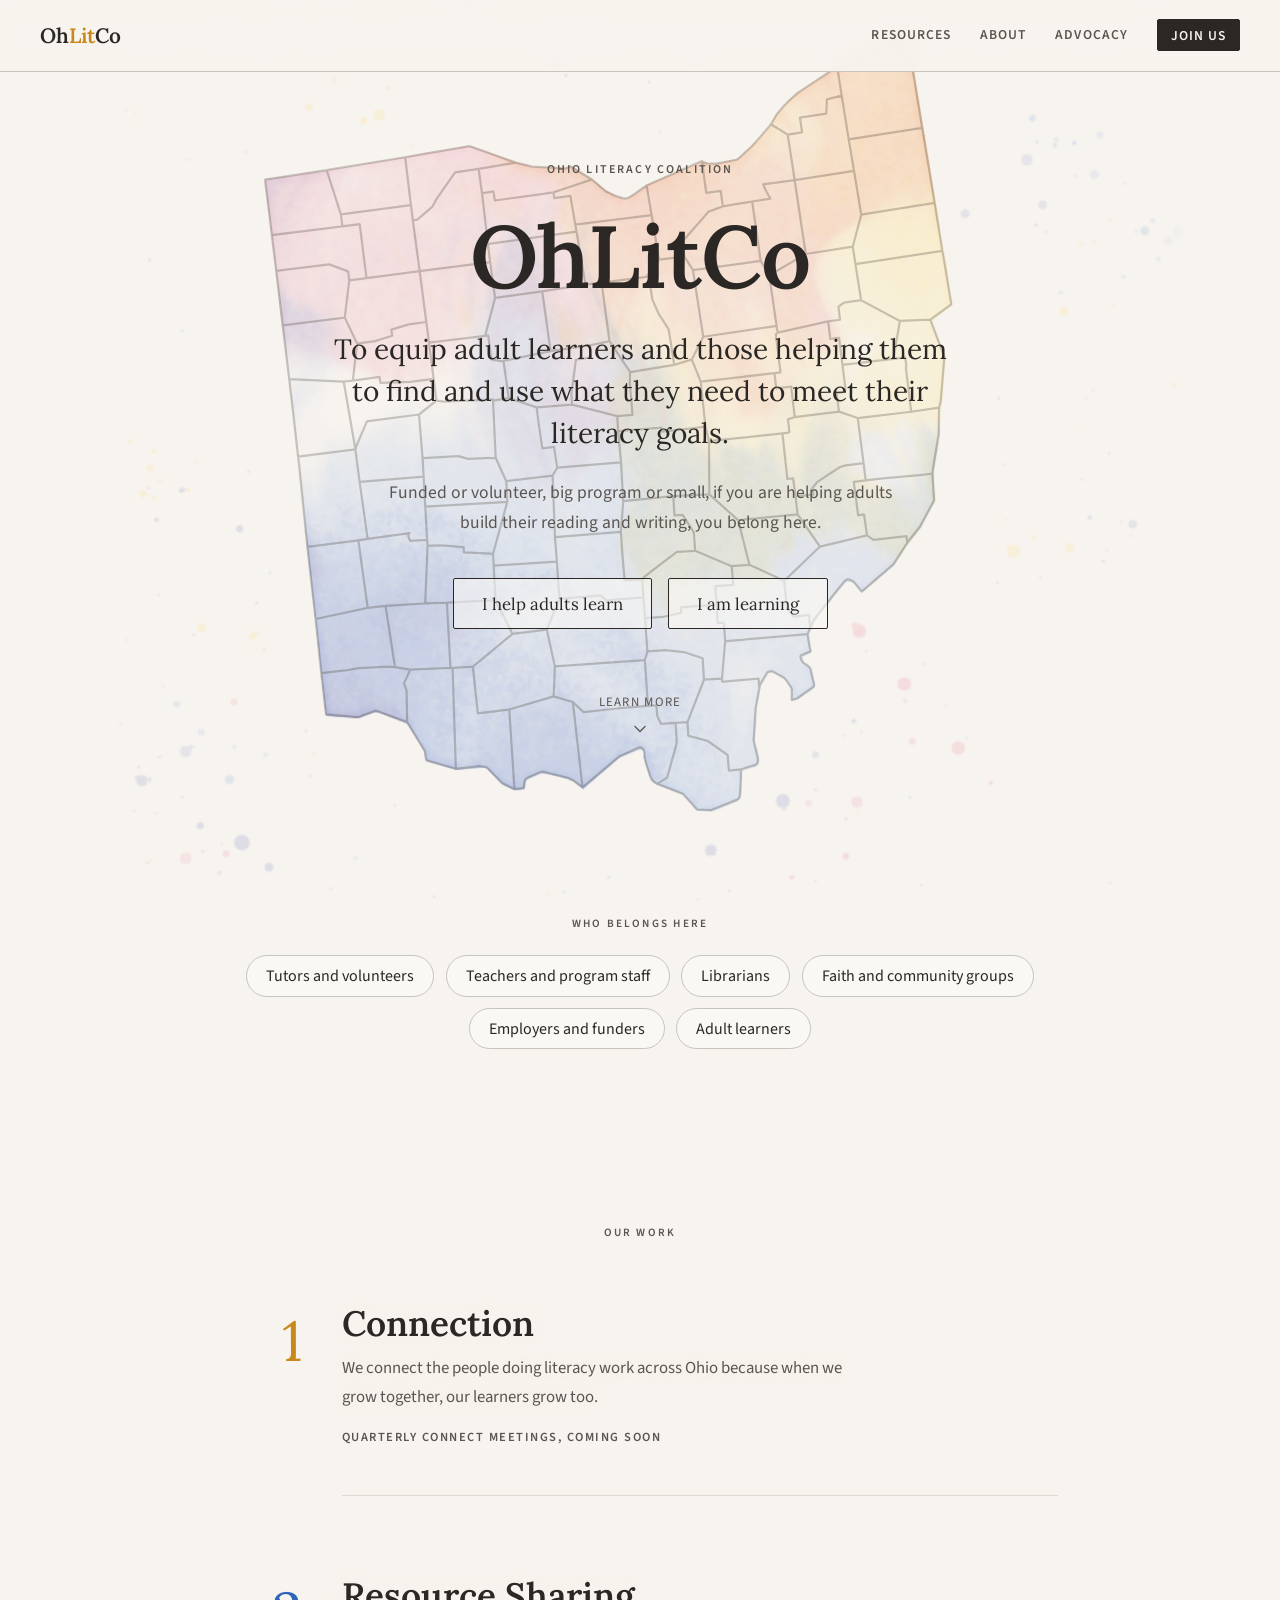
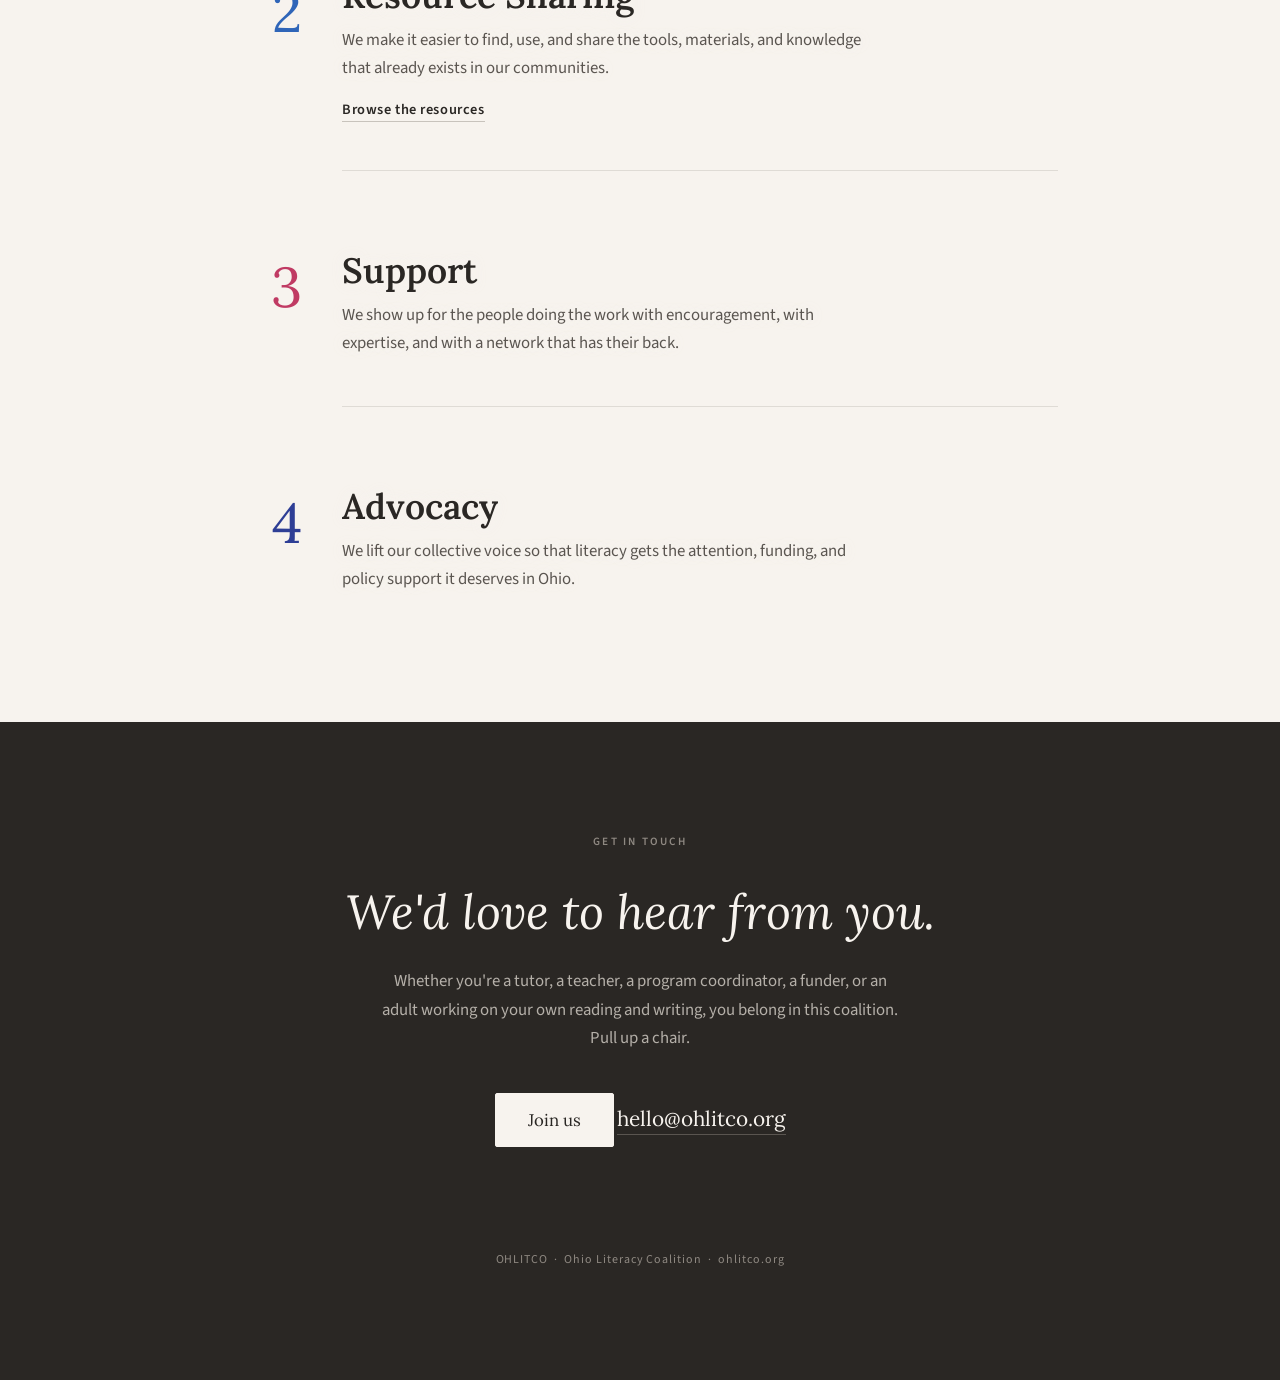
==== index.html @ d96777de "Join us button in nav on every page; replace home email box with Join button; two-row nav on small p" ====
<!DOCTYPE html>
<html lang="en">
<head>
  <meta charset="UTF-8">
  <meta name="viewport" content="width=device-width, initial-scale=1.0">
  <title>OhLitCo | Ohio Literacy Coalition</title>
  <meta name="description" content="OhLitCo equips literacy leaders and learners across Ohio through connection, shared resources, and advocacy. Funded or volunteer, if you help adults build their reading and writing, you belong here.">
  <link rel="icon" href="favicon.svg" type="image/svg+xml">
  <link rel="icon" href="favicon.ico" sizes="48x48">
  <link rel="apple-touch-icon" href="apple-touch-icon.png">
  <link rel="preconnect" href="https://fonts.googleapis.com">
  <link rel="preconnect" href="https://fonts.gstatic.com" crossorigin>
  <link href="https://fonts.googleapis.com/css2?family=Lora:ital,wght@0,400;0,600;1,400&family=Source+Sans+3:wght@300;400;600&display=swap" rel="stylesheet">
  <link rel="stylesheet" href="css/site.css">
  <link rel="stylesheet" href="css/home.css">
  <noscript><style>.pillar { opacity: 1; transform: none; } .ohio-frame .wash { opacity: 1; }</style></noscript>
</head>
<body>
  <a class="skip-link" href="#main">Skip to content</a>

  <nav class="site-nav" aria-label="Main">
    <a href="index.html" class="nav-logo">Oh<span>Lit</span>Co</a>
    <div class="nav-links">
      <a href="resources.html" class="nav-link">Resources</a>
      <a href="about.html" class="nav-link">About</a>
      <a href="advocacy.html" class="nav-link">Advocacy</a>
      <a href="join.html" class="nav-join">Join us</a>
    </div>
  </nav>

  <!-- Ohio watercolor: pre-painted layers, revealed by js/home.js as each pillar scrolls into view -->
  <div class="ohio-stage" aria-hidden="true">
    <div class="ohio-frame">
      <img class="outline" src="img/ohio-outline.svg" alt="" width="540" height="600">
      <img class="wash" id="wash-1" data-src="img/ohio-wash-1.webp" alt="" width="987" height="1067" decoding="async">
      <img class="wash" id="wash-2" data-src="img/ohio-wash-2.webp" alt="" width="987" height="1067" decoding="async">
      <img class="wash" id="wash-3" data-src="img/ohio-wash-3.webp" alt="" width="987" height="1067" decoding="async">
      <img class="wash" id="wash-4" data-src="img/ohio-wash-4.webp" alt="" width="987" height="1067" decoding="async">
    </div>
  </div>

  <main id="main">
    <!-- ===== HERO ===== -->
    <section class="hero">
      <p class="hero-eyebrow">Ohio Literacy Coalition</p>
      <h1 class="hero-title">OhLitCo</h1>
      <p class="mission">To equip adult learners and those helping them to find and use what they need to meet their literacy goals.</p>
      <p class="welcome">Funded or volunteer, big program or small, if you are helping adults build their reading and writing, you belong here.</p>
      <div class="doors">
        <a class="door" href="resources.html#educators">I help adults learn</a>
        <a class="door" href="resources.html#learners">I am learning</a>
      </div>
      <div class="scroll-hint" aria-hidden="true">
        <span>Learn more</span>
        <svg viewBox="0 0 24 24"><polyline points="6 9 12 15 18 9"/></svg>
      </div>
    </section>

    <!-- ===== WHO BELONGS ===== -->
    <section class="belong" aria-labelledby="belong-label">
      <p class="belong-label" id="belong-label">Who belongs here</p>
      <ul class="belong-chips">
        <li>Tutors and volunteers</li>
        <li>Teachers and program staff</li>
        <li>Librarians</li>
        <li>Faith and community groups</li>
        <li>Employers and funders</li>
        <li>Adult learners</li>
      </ul>
    </section>

    <!-- ===== PILLARS ===== -->
    <section class="pillars-section" aria-labelledby="pillars-label">
      <p class="pillars-label" id="pillars-label">Our work</p>

      <div class="pillar" data-wash="1" data-color="#C8881A">
        <div class="pillar-number" aria-hidden="true">1</div>
        <div class="pillar-content">
          <h2 class="pillar-name">Connection</h2>
          <p class="pillar-desc">We connect the people doing literacy work across Ohio because when we grow together, our learners grow too.</p>
          <p class="pillar-soon">Quarterly Connect meetings, coming soon</p>
        </div>
        <div class="pillar-rule"></div>
      </div>

      <div class="pillar" data-wash="2" data-color="#2F65B8">
        <div class="pillar-number" aria-hidden="true">2</div>
        <div class="pillar-content">
          <h2 class="pillar-name">Resource Sharing</h2>
          <p class="pillar-desc">We make it easier to find, use, and share the tools, materials, and knowledge that already exists in our communities.</p>
          <a class="pillar-more" href="resources.html">Browse the resources</a>
        </div>
        <div class="pillar-rule"></div>
      </div>

      <div class="pillar" data-wash="3" data-color="#C03A63">
        <div class="pillar-number" aria-hidden="true">3</div>
        <div class="pillar-content">
          <h2 class="pillar-name">Support</h2>
          <p class="pillar-desc">We show up for the people doing the work with encouragement, with expertise, and with a network that has their back.</p>
        </div>
        <div class="pillar-rule"></div>
      </div>

      <div class="pillar" data-wash="4" data-color="#2E3E95">
        <div class="pillar-number" aria-hidden="true">4</div>
        <div class="pillar-content">
          <h2 class="pillar-name">Advocacy</h2>
          <p class="pillar-desc">We lift our collective voice so that literacy gets the attention, funding, and policy support it deserves in Ohio.</p>
        </div>
      </div>
    </section>

    <!-- ===== CLOSING ===== -->
    <section class="closing" id="join">
      <p class="closing-eyebrow">Get in touch</p>
      <h2 class="closing-headline">We'd love to hear from you.</h2>
      <p class="closing-body">Whether you're a tutor, a teacher, a program coordinator, a funder, or an adult working on your own reading and writing, you belong in this coalition. Pull up a chair.</p>
      <a class="join-button" href="join.html">Join us</a>
      <a class="closing-email" href="mailto:hello@ohlitco.org">hello@ohlitco.org</a>
      <p class="closing-footer">OHLITCO &nbsp;&middot;&nbsp; Ohio Literacy Coalition &nbsp;&middot;&nbsp; ohlitco.org</p>
    </section>
  </main>

  <script src="js/home.js"></script>
</body>
</html>
---- css/site.css ----
/* OhLitCo shared styles: colors, fonts, nav, buttons, closing card */

*, *::before, *::after { margin: 0; padding: 0; box-sizing: border-box; }

:root {
  --cream: #F7F3EE;
  --charcoal: #2A2724;
  --mid-gray: #8A857E;
  --text-gray: #5A5550;
  --light-gray: #C8C3BC;
  --warm-white: #FAF8F5;
  --amber: #C8881A;
}

html { scroll-behavior: smooth; }

body {
  font-family: 'Source Sans 3', system-ui, sans-serif;
  background: var(--cream);
  color: var(--charcoal);
  overflow-x: hidden;
}

.skip-link {
  position: absolute;
  left: 1rem;
  top: -4rem;
  z-index: 200;
  background: var(--charcoal);
  color: var(--cream);
  padding: 0.6rem 1rem;
  border-radius: 2px;
  text-decoration: none;
}
.skip-link:focus { top: 1rem; }

:focus-visible { outline: 2px solid var(--charcoal); outline-offset: 3px; }

/* ===== OHIO WATERCOLOR STAGE =====
   Pre-painted images stacked behind the page. The frame is Ohio's shape sized to fit the
   screen (the art is 540 x 600). The paint images are slightly larger than the frame so
   splatters that fly past the border are not cut off. */
.ohio-stage {
  position: fixed;
  inset: 0;
  overflow: hidden;
  pointer-events: none;
  z-index: 0;
  container-type: size;
}
.ohio-frame {
  position: absolute;
  left: 50%;
  top: 50%;
  width: min(100vw, 90vh);            /* fallback */
  width: min(100cqw, 90cqh);
  aspect-ratio: 540 / 600;
  transform: translate(-50%, -50%);
}
.ohio-frame img { position: absolute; display: block; }
.ohio-frame .outline { inset: 0; width: 100%; height: 100%; }
.ohio-frame .wash {
  left: -18.52%;                       /* 100 / 540 */
  top: -16.67%;                        /* 100 / 600 */
  width: 137.04%;                      /* 740 / 540 */
  height: 133.33%;                     /* 800 / 600 */
  mix-blend-mode: multiply;           /* pigments mix where they overlap, like real paint */
  -webkit-mask-image: linear-gradient(to right, transparent, #000 5%, #000 95%, transparent);
  mask-image: linear-gradient(to right, transparent, #000 5%, #000 95%, transparent);
}

/* ===== NAV ===== */
.site-nav {
  position: fixed;
  top: 0; left: 0; right: 0;
  z-index: 100;
  padding: 1.2rem 2.5rem;
  display: flex;
  align-items: center;
  justify-content: space-between;
  gap: 1rem;
  background: rgba(247, 243, 238, 0.92);
  backdrop-filter: blur(8px);
  border-bottom: 0.5px solid var(--light-gray);
}
.nav-logo {
  font-family: 'Lora', Georgia, serif;
  font-size: 1.3rem;
  font-weight: 600;
  color: var(--charcoal);
  text-decoration: none;
}
.nav-logo span { color: var(--amber); }
.nav-links { display: flex; gap: 1.8rem; }
.nav-link {
  font-size: 0.85rem;
  font-weight: 600;
  letter-spacing: 0.08em;
  text-transform: uppercase;
  color: var(--text-gray);
  text-decoration: none;
  padding: 0.3rem 0;
  border-bottom: 1.5px solid transparent;
  transition: color 0.2s, border-color 0.2s;
}
.nav-link:hover { color: var(--charcoal); }
.nav-link[aria-current="page"] { color: var(--charcoal); border-color: var(--charcoal); }

/* ===== SHARED BUTTONS ===== */
.door, .jump {
  font-family: 'Lora', Georgia, serif;
  font-size: 1.05rem;
  text-decoration: none;
  padding: 0.85rem 1.75rem;
  border: 1.5px solid var(--charcoal);
  border-radius: 2px;
  color: var(--charcoal);
  transition: background 0.3s ease, color 0.3s ease;
}
.door:hover, .door:focus-visible,
.jump:hover, .jump:focus-visible { background: var(--charcoal); color: var(--cream); }

/* ===== CLOSING CARD (dark) ===== */
.closing {
  background: var(--charcoal);
  color: var(--cream);
  text-align: center;
}
.closing-eyebrow {
  font-size: 0.7rem;
  font-weight: 600;
  letter-spacing: 0.2em;
  text-transform: uppercase;
  color: #8F8982;
  margin-bottom: 2rem;
}
.closing-headline {
  font-family: 'Lora', Georgia, serif;
  font-weight: 400;
  font-style: italic;
  line-height: 1.3;
  margin: 0 auto 1.5rem;
}
.closing-body {
  font-size: 1.05rem;
  line-height: 1.7;
  color: #B5B0A9;
  max-width: 520px;
  margin: 0 auto 2.5rem;
}
.closing-email {
  display: inline-block;
  font-family: 'Lora', Georgia, serif;
  font-size: 1.3rem;
  color: var(--cream);
  text-decoration: none;
  border-bottom: 1.5px solid #5A5550;
  padding-bottom: 2px;
  transition: border-color 0.3s ease, color 0.3s ease;
}
.closing-email:hover { color: #fff; border-color: #A8A39C; }
.closing-footer {
  margin-top: 4rem;
  font-size: 0.75rem;
  color: #8F8982;
  letter-spacing: 0.08em;
}

/* ===== FORMS (dark card) ===== */
.form-field { text-align: left; margin-bottom: 1.1rem; }
.form-field label {
  display: block;
  font-size: 0.85rem;
  font-weight: 600;
  letter-spacing: 0.04em;
  color: #D4CFC9;
  margin-bottom: 0.4rem;
}
.form-field .optional { font-weight: 400; color: #A8A39C; }
.closing input[type="text"],
.closing input[type="url"],
.closing input[type="email"],
.closing select,
.closing textarea {
  width: 100%;
  font-family: inherit;
  font-size: 1rem;
  padding: 0.8rem 1rem;
  border: 1.5px solid #6B665F;
  border-radius: 2px;
  background: transparent;
  color: var(--cream);
}
.closing select option { color: var(--charcoal); }
.closing textarea { min-height: 6rem; resize: vertical; }
.closing input::placeholder, .closing textarea::placeholder { color: #A8A39C; }
.closing input:focus-visible, .closing select:focus-visible, .closing textarea:focus-visible {
  outline: 2px solid var(--cream);
  outline-offset: 2px;
}
.closing button[type="submit"] {
  font-family: 'Lora', Georgia, serif;
  font-size: 1rem;
  padding: 0.9rem 1.6rem;
  border: 1.5px solid var(--cream);
  border-radius: 2px;
  background: var(--cream);
  color: var(--charcoal);
  cursor: pointer;
  transition: background 0.3s ease, color 0.3s ease;
}
.closing button[type="submit"]:hover,
.closing button[type="submit"]:focus-visible { background: transparent; color: var(--cream); }
.visually-hidden {
  position: absolute;
  width: 1px; height: 1px;
  overflow: hidden;
  clip: rect(0, 0, 0, 0);
  white-space: nowrap;
}

/* "Join us" button in the nav */
.nav-join {
  font-size: 0.85rem;
  font-weight: 600;
  letter-spacing: 0.08em;
  text-transform: uppercase;
  text-decoration: none;
  color: var(--cream);
  background: var(--charcoal);
  border: 1.5px solid var(--charcoal);
  border-radius: 2px;
  padding: 0.35rem 0.8rem;
  transition: background 0.2s, color 0.2s;
}
.nav-join:hover, .nav-join:focus-visible, .nav-join[aria-current="page"] { background: transparent; color: var(--charcoal); }
.nav-links { align-items: center; }

@media (max-width: 600px) {
  .nav-join { font-size: 0.75rem; letter-spacing: 0.05em; padding: 0.3rem 0.65rem; white-space: nowrap; }
  .site-nav { padding: 1rem 1.2rem; }
  .site-nav { gap: 0.6rem; }
  .nav-link { font-size: 0.75rem; letter-spacing: 0.05em; }
  .nav-links a[href="index.html"] { display: none; } /* logo already goes home */
}

/* small phones: logo on top, links in a row underneath */
@media (max-width: 430px) {
  .site-nav { flex-wrap: wrap; row-gap: 0.35rem; padding: 0.7rem 1.2rem 0.6rem; }
  .nav-links { flex: 1 1 100%; justify-content: space-between; gap: 0.5rem; }
}
---- css/home.css ----
/* Home page */

/* ===== OHIO WATERCOLOR REVEAL =====
   The stage and frame live in site.css. Each paint layer starts invisible, and js/home.js
   raises its opacity as its pillar scrolls up the screen. */
.ohio-frame .wash {
  opacity: 0;
  will-change: opacity;
}

.hero, .belong, .pillars-section, .closing { position: relative; z-index: 1; }

/* ===== HERO ===== */
.hero {
  min-height: 100vh;
  display: flex;
  flex-direction: column;
  align-items: center;
  justify-content: center;
  padding: 6rem 2rem 6rem;
  text-align: center;
}
.hero-eyebrow {
  font-size: 0.75rem;
  font-weight: 600;
  letter-spacing: 0.18em;
  text-transform: uppercase;
  color: var(--text-gray);
  margin-bottom: 2rem;
}
.hero-title {
  font-family: 'Lora', Georgia, serif;
  font-size: clamp(2.8rem, 7vw, 5.5rem);
  font-weight: 600;
  line-height: 1.05;
  letter-spacing: -0.01em;
  margin-bottom: 0.3em;
}
.mission {
  font-family: 'Lora', Georgia, serif;
  font-size: clamp(1.25rem, 3vw, 1.75rem);
  line-height: 1.5;
  max-width: 640px;
  margin: 0 auto 1.5rem;
}
.welcome {
  font-size: 1.1rem;
  line-height: 1.7;
  color: var(--text-gray);
  max-width: 520px;
  margin: 0 auto 2.5rem;
}
.doors {
  display: flex;
  flex-wrap: wrap;
  gap: 1rem;
  justify-content: center;
  margin-bottom: 4rem;
}
.door { background: rgba(250, 248, 245, 0.6); }
.scroll-hint {
  display: flex;
  flex-direction: column;
  align-items: center;
  gap: 0.5rem;
  color: var(--text-gray);
  font-size: 0.8rem;
  letter-spacing: 0.1em;
  text-transform: uppercase;
  animation: bob 2.4s ease-in-out infinite;
}
.scroll-hint svg {
  width: 20px; height: 20px;
  stroke: var(--text-gray);
  fill: none;
  stroke-width: 1.5;
  stroke-linecap: round;
}
@keyframes bob {
  0%, 100% { transform: translateY(0); }
  50% { transform: translateY(6px); }
}

/* ===== WHO BELONGS ===== */
.belong {
  text-align: center;
  padding: 1rem 2rem 5rem;
  max-width: 900px;
  margin: 0 auto;
}
.belong-label, .pillars-label {
  font-size: 0.7rem;
  font-weight: 600;
  letter-spacing: 0.2em;
  text-transform: uppercase;
  color: var(--text-gray);
}
.belong-label { margin-bottom: 1.5rem; }
.belong-chips { display: flex; flex-wrap: wrap; gap: 0.7rem; justify-content: center; list-style: none; }
.belong-chips li {
  font-size: 1rem;
  padding: 0.55rem 1.2rem;
  border: 1px solid var(--light-gray);
  border-radius: 100px;
  background: rgba(250, 248, 245, 0.85);
}

/* ===== PILLARS ===== */
.pillars-section {
  padding: 6rem 2rem 8rem;
  max-width: 900px;
  margin: 0 auto;
}
.pillars-label { margin-bottom: 4rem; text-align: center; }
.pillar {
  display: grid;
  grid-template-columns: 80px 1fr;
  gap: 0 2.5rem;
  margin-bottom: 5rem;
  align-items: start;
  opacity: 0;
  transform: translateY(24px);
  transition: opacity 0.7s ease, transform 0.7s ease;
}
.pillar:last-child { margin-bottom: 0; }
.pillar.visible { opacity: 1; transform: translateY(0); }
.pillar-number {
  font-family: 'Lora', Georgia, serif;
  font-size: 3.5rem;
  line-height: 1;
  color: var(--light-gray);
  text-align: right;
  padding-top: 0.15em;
  transition: color 1s ease;
}
.pillar-name {
  font-family: 'Lora', Georgia, serif;
  font-size: clamp(1.5rem, 3.5vw, 2.2rem);
  font-weight: 600;
  line-height: 1.15;
  margin-bottom: 0.6rem;
}
.pillar-desc {
  font-size: 1.05rem;
  line-height: 1.7;
  color: var(--text-gray);
  max-width: 520px;
}
.pillar-more {
  display: inline-block;
  margin-top: 1rem;
  font-size: 0.9rem;
  font-weight: 600;
  letter-spacing: 0.04em;
  color: var(--charcoal);
  text-decoration: none;
  border-bottom: 1.5px solid var(--light-gray);
  padding-bottom: 1px;
  transition: border-color 0.2s, color 0.2s;
}
.pillar-more:hover { color: var(--amber); border-color: var(--amber); }
.pillar-soon {
  display: inline-block;
  margin-top: 1rem;
  font-size: 0.78rem;
  font-weight: 600;
  letter-spacing: 0.12em;
  text-transform: uppercase;
  color: var(--text-gray);
}
.pillar-rule {
  grid-column: 2;
  height: 1px;
  background: var(--light-gray);
  margin-top: 3rem;
  opacity: 0.5;
}

/* ===== CLOSING ===== */
.closing { padding: 7rem 2rem; }
.closing-headline { font-size: clamp(1.8rem, 4vw, 3rem); max-width: 600px; }

@media (max-width: 600px) {
  .hero { padding-top: 7rem; }
  .pillar { grid-template-columns: 50px 1fr; gap: 0 1.5rem; }
  .pillar-number { font-size: 2.5rem; }
  .pillar-rule { grid-column: 1 / -1; }
}

@media (prefers-reduced-motion: reduce) {
  .ohio-stage .wash, .pillar, .pillar-number { transition: none; }
  .scroll-hint { animation: none; }
  html { scroll-behavior: auto; }
}

/* keep pillar text readable where the paint is deepest */
.pillar-name, .pillar-desc {
  text-shadow: 0 0 14px rgba(247, 243, 238, 0.85);
}

.join-button {
  display: inline-block;
  font-family: 'Lora', Georgia, serif;
  font-size: 1.05rem;
  padding: 0.95rem 2rem;
  margin-bottom: 2.5rem;
  border: 1.5px solid var(--cream);
  border-radius: 2px;
  background: var(--cream);
  color: var(--charcoal);
  text-decoration: none;
  transition: background 0.3s ease, color 0.3s ease;
}
.join-button:hover, .join-button:focus-visible { background: transparent; color: var(--cream); }
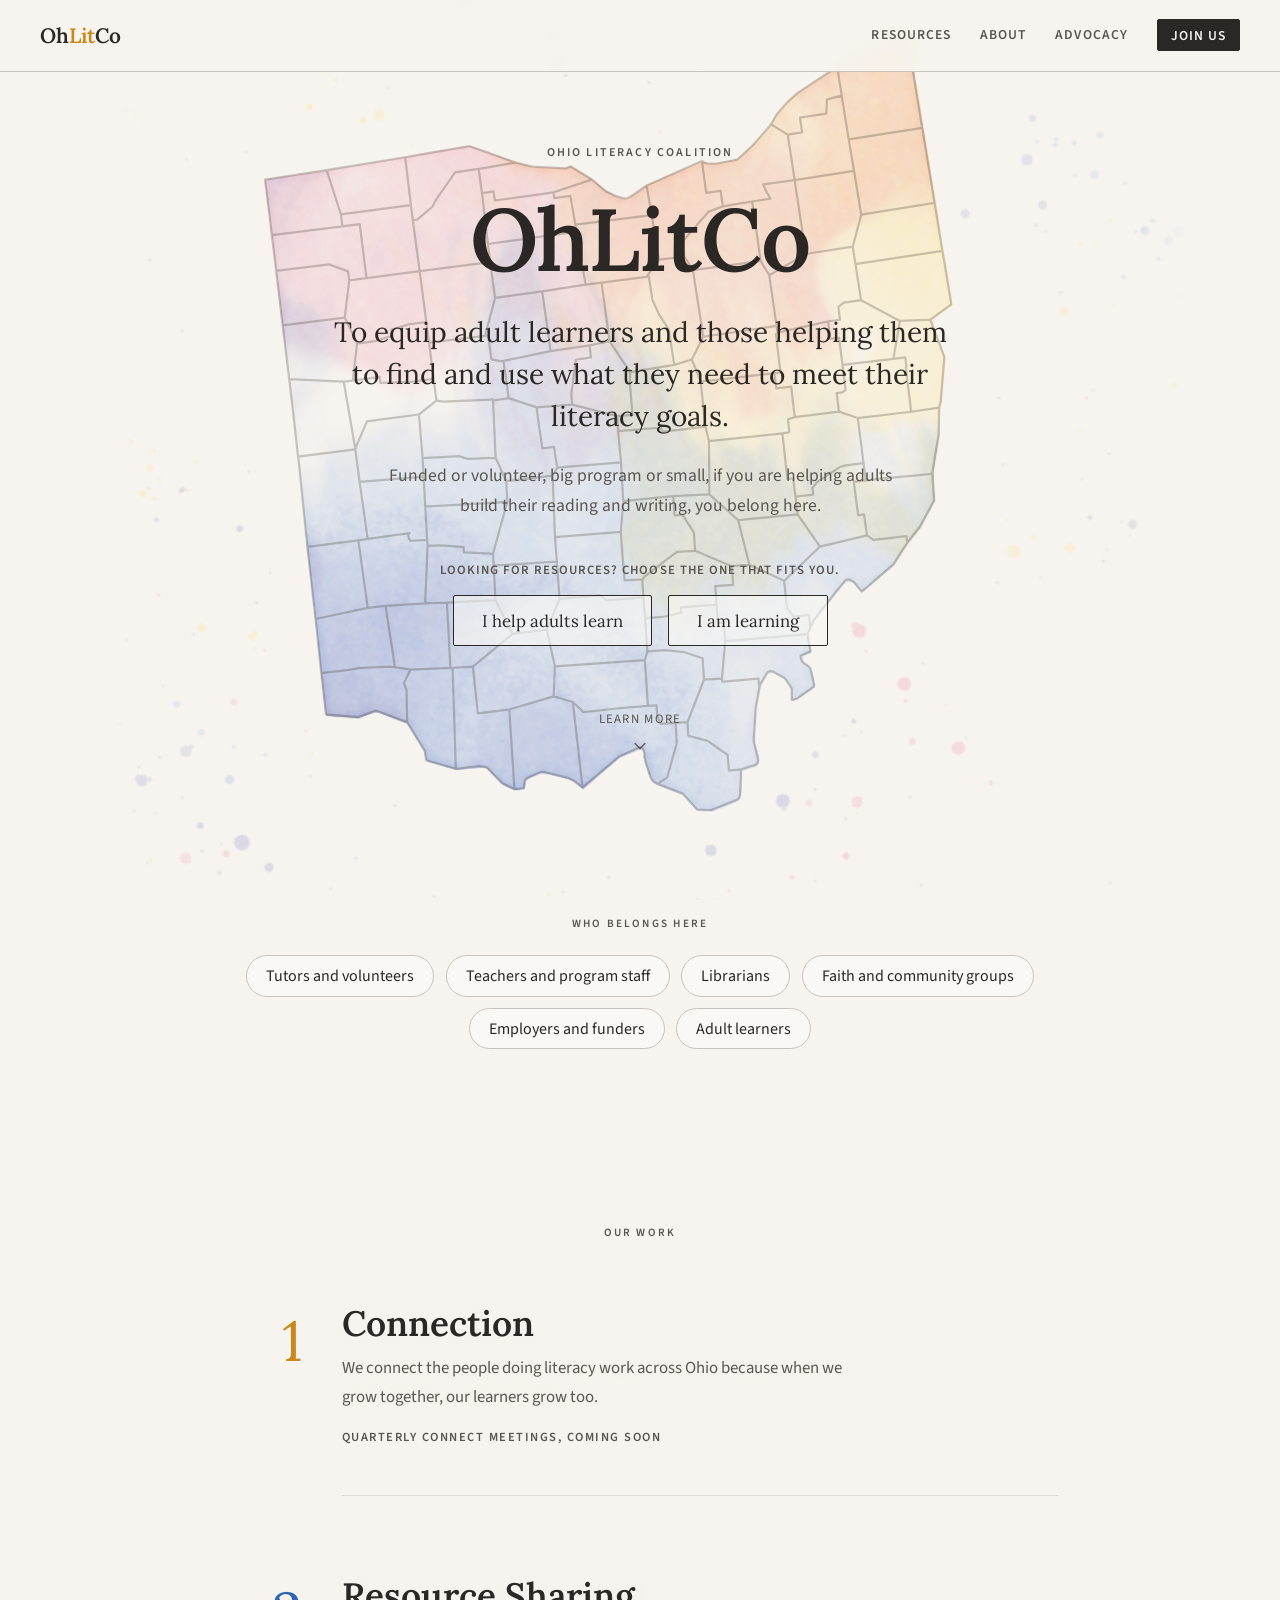
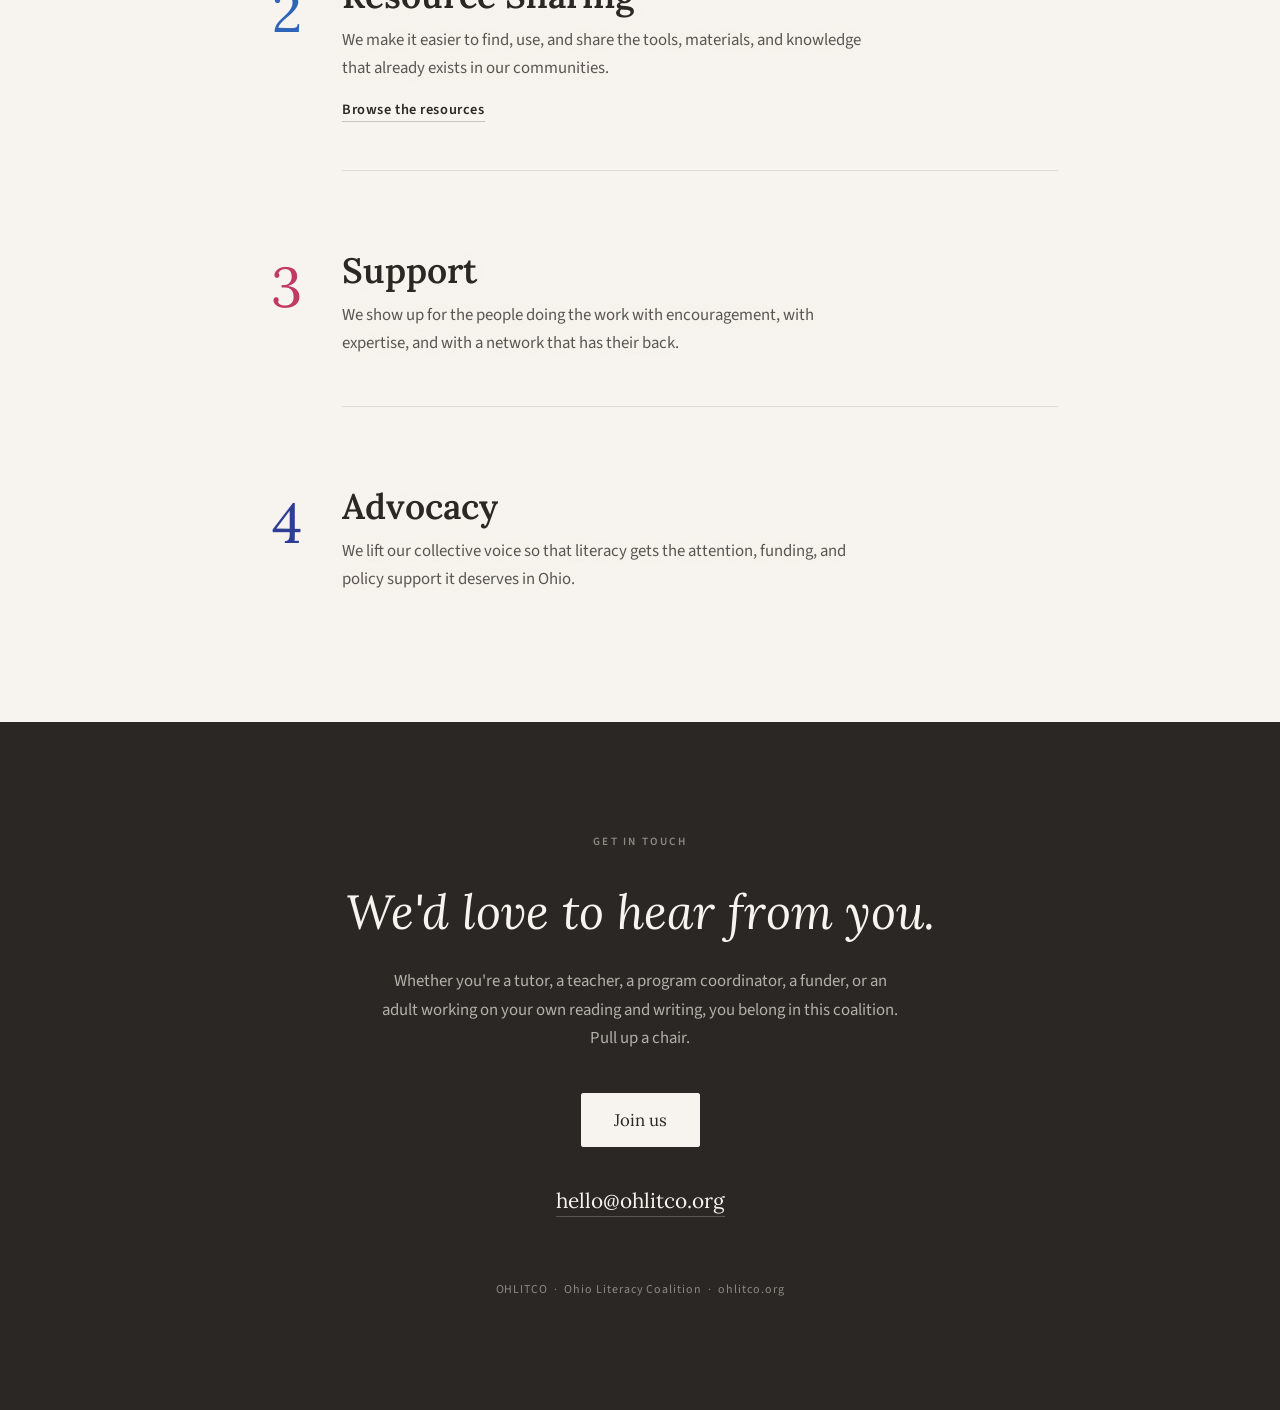
==== commit 8cee7fae: "Home: add resources lead-in above the two audience boxes Co-Authored-By: Claude Sonnet 5.5 <noreply@" ====
--- a/index.html
+++ b/index.html
@@ -46,6 +46,7 @@
       <h1 class="hero-title">OhLitCo</h1>
       <p class="mission">To equip adult learners and those helping them to find and use what they need to meet their literacy goals.</p>
       <p class="welcome">Funded or volunteer, big program or small, if you are helping adults build their reading and writing, you belong here.</p>
+      <p class="doors-label">Looking for resources? Choose the one that fits you.</p>
       <div class="doors">
         <a class="door" href="resources.html#educators">I help adults learn</a>
         <a class="door" href="resources.html#learners">I am learning</a>
--- a/css/home.css
+++ b/css/home.css
@@ -49,6 +49,14 @@
   color: var(--text-gray);
   max-width: 520px;
   margin: 0 auto 2.5rem;
+}
+.doors-label {
+  font-size: 0.8rem;
+  font-weight: 600;
+  letter-spacing: 0.08em;
+  text-transform: uppercase;
+  color: var(--text-gray);
+  margin: 0 auto 1rem;
 }
 .doors {
   display: flex;
@@ -199,11 +207,12 @@
 }
 
 .join-button {
-  display: inline-block;
+  display: block;
+  width: fit-content;
+  margin: 0 auto 2.5rem;
   font-family: 'Lora', Georgia, serif;
   font-size: 1.05rem;
   padding: 0.95rem 2rem;
-  margin-bottom: 2.5rem;
   border: 1.5px solid var(--cream);
   border-radius: 2px;
   background: var(--cream);
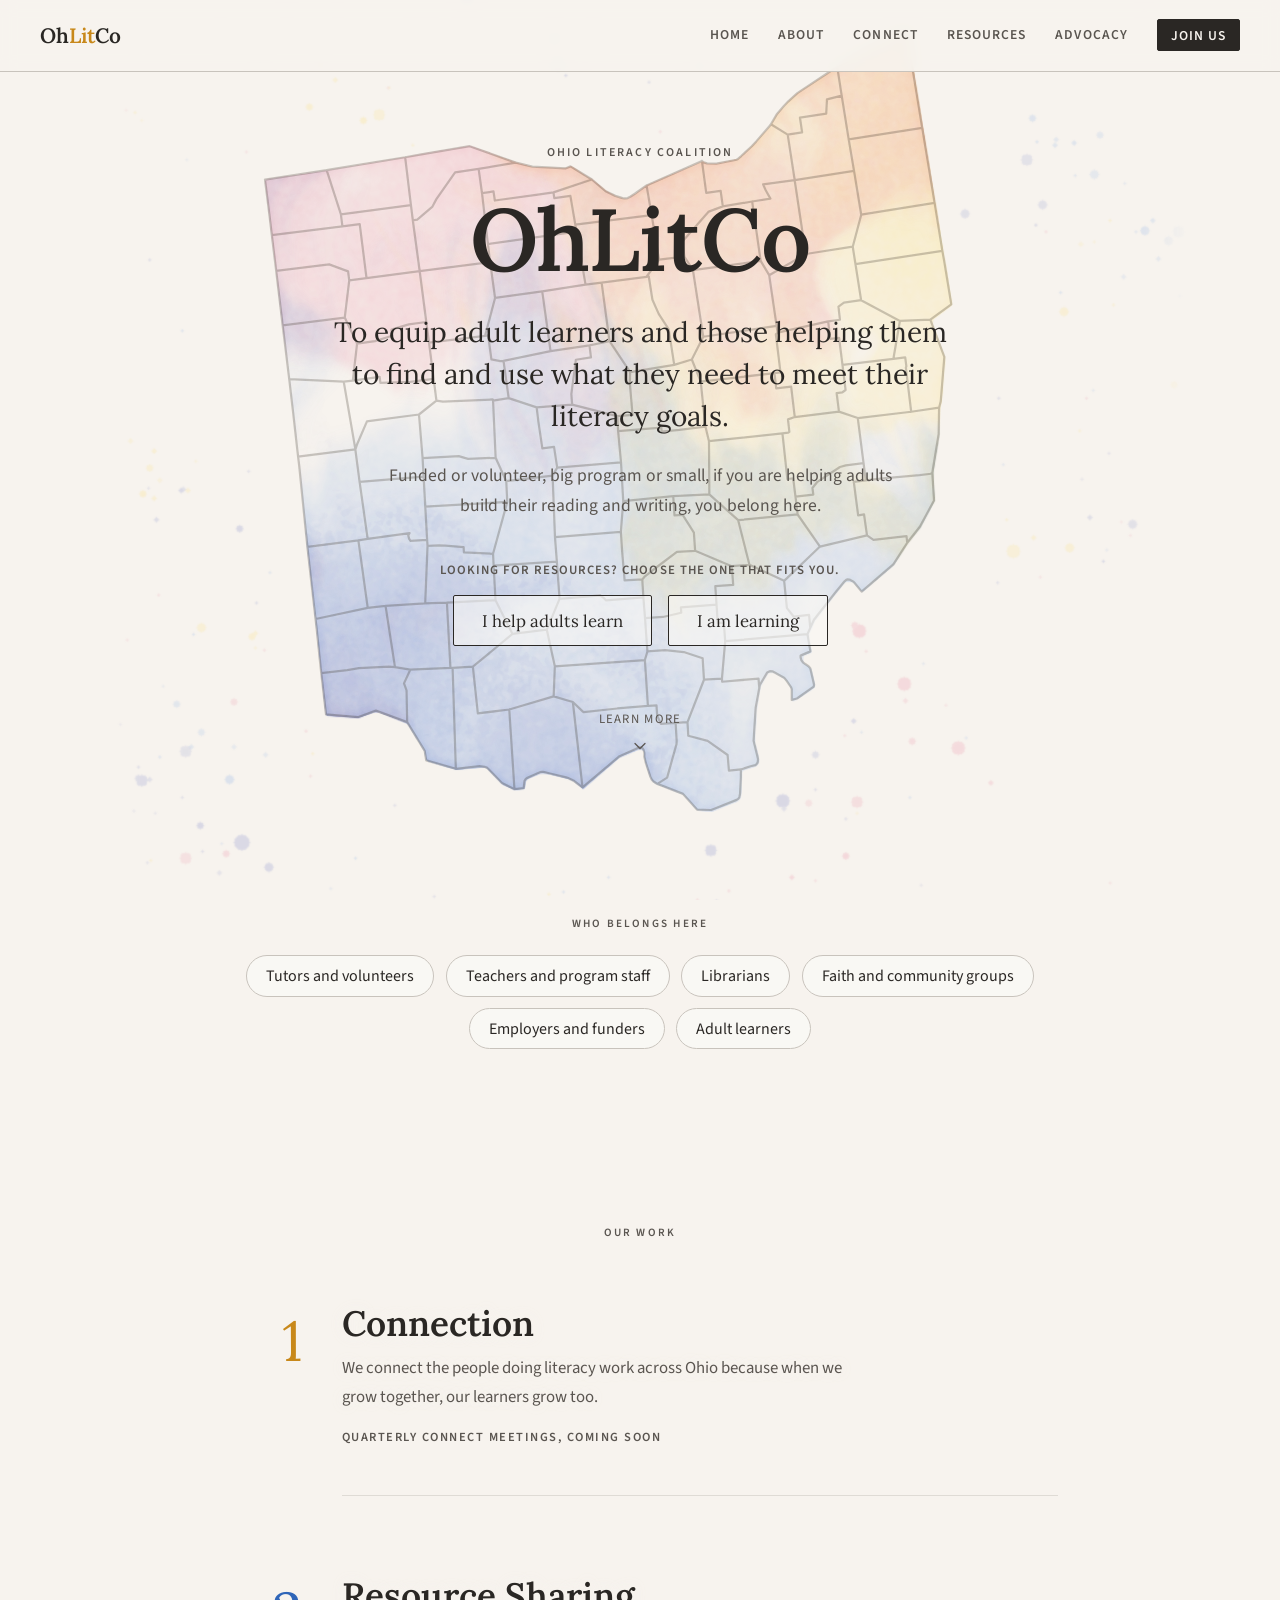
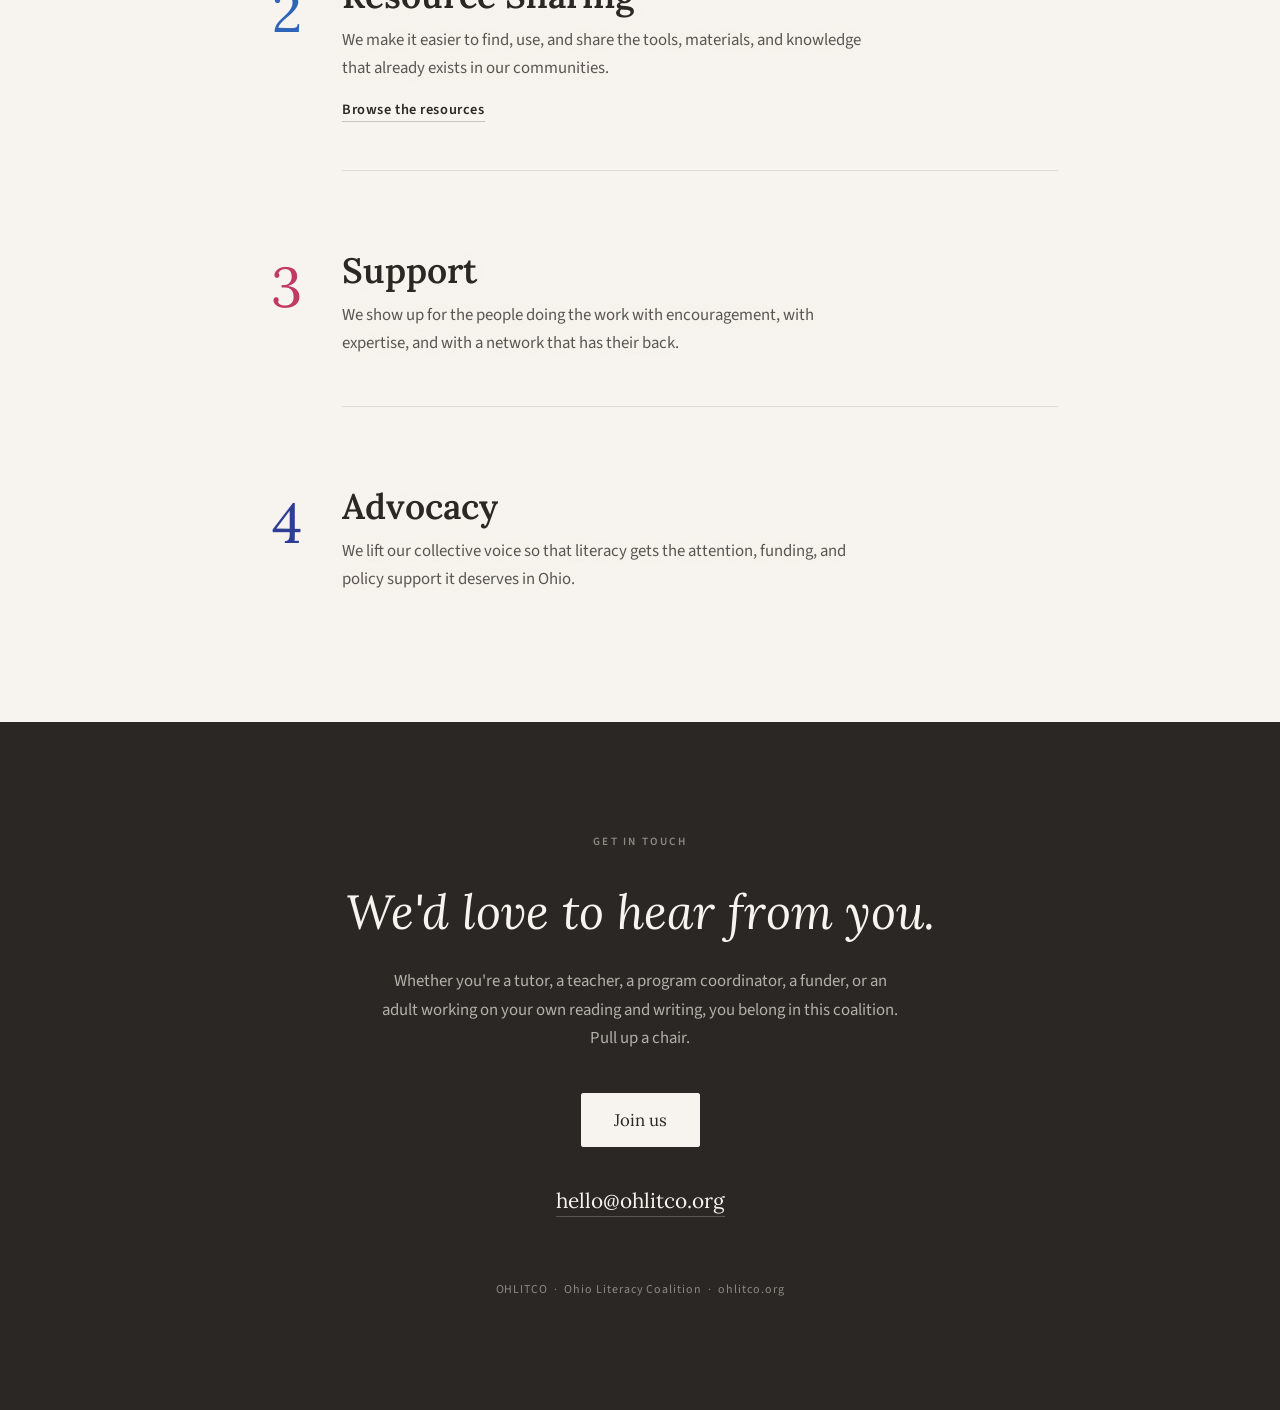
==== commit f18014c6: "Add Connect page (coming soon placeholders), reorder menu, Join button in nav row Co-Authored-By: Cl" ====
--- a/index.html
+++ b/index.html
@@ -21,11 +21,13 @@
   <nav class="site-nav" aria-label="Main">
     <a href="index.html" class="nav-logo">Oh<span>Lit</span>Co</a>
     <div class="nav-links">
+      <a href="index.html" class="nav-link">Home</a>
+      <a href="about.html" class="nav-link">About</a>
+      <a href="connect.html" class="nav-link">Connect</a>
       <a href="resources.html" class="nav-link">Resources</a>
-      <a href="about.html" class="nav-link">About</a>
       <a href="advocacy.html" class="nav-link">Advocacy</a>
-      <a href="join.html" class="nav-join">Join us</a>
     </div>
+    <a href="join.html" class="nav-join">Join us</a>
   </nav>
 
   <!-- Ohio watercolor: pre-painted layers, revealed by js/home.js as each pillar scrolls into view -->
--- a/css/site.css
+++ b/css/site.css
@@ -234,7 +234,8 @@
   transition: background 0.2s, color 0.2s;
 }
 .nav-join:hover, .nav-join:focus-visible, .nav-join[aria-current="page"] { background: transparent; color: var(--charcoal); }
-.nav-links { align-items: center; }
+.nav-links { align-items: center; margin-left: auto; }
+.site-nav { justify-content: flex-start; gap: 1.8rem; }
 
 @media (max-width: 600px) {
   .nav-join { font-size: 0.75rem; letter-spacing: 0.05em; padding: 0.3rem 0.65rem; white-space: nowrap; }
@@ -244,8 +245,10 @@
   .nav-links a[href="index.html"] { display: none; } /* logo already goes home */
 }
 
-/* small phones: logo on top, links in a row underneath */
-@media (max-width: 430px) {
-  .site-nav { flex-wrap: wrap; row-gap: 0.35rem; padding: 0.7rem 1.2rem 0.6rem; }
-  .nav-links { flex: 1 1 100%; justify-content: space-between; gap: 0.5rem; }
-}
+/* small phones: logo and Join button on top, links in a row underneath */
+@media (max-width: 560px) {
+  .site-nav { display: grid; grid-template-columns: 1fr auto; grid-template-areas: "logo join" "links links"; row-gap: 0.35rem; align-items: center; padding: 0.7rem 1.2rem 0.6rem; }
+  .nav-logo { grid-area: logo; }
+  .nav-join { grid-area: join; }
+  .nav-links { grid-area: links; margin-left: 0; justify-content: space-between; gap: 0.5rem; }
+}
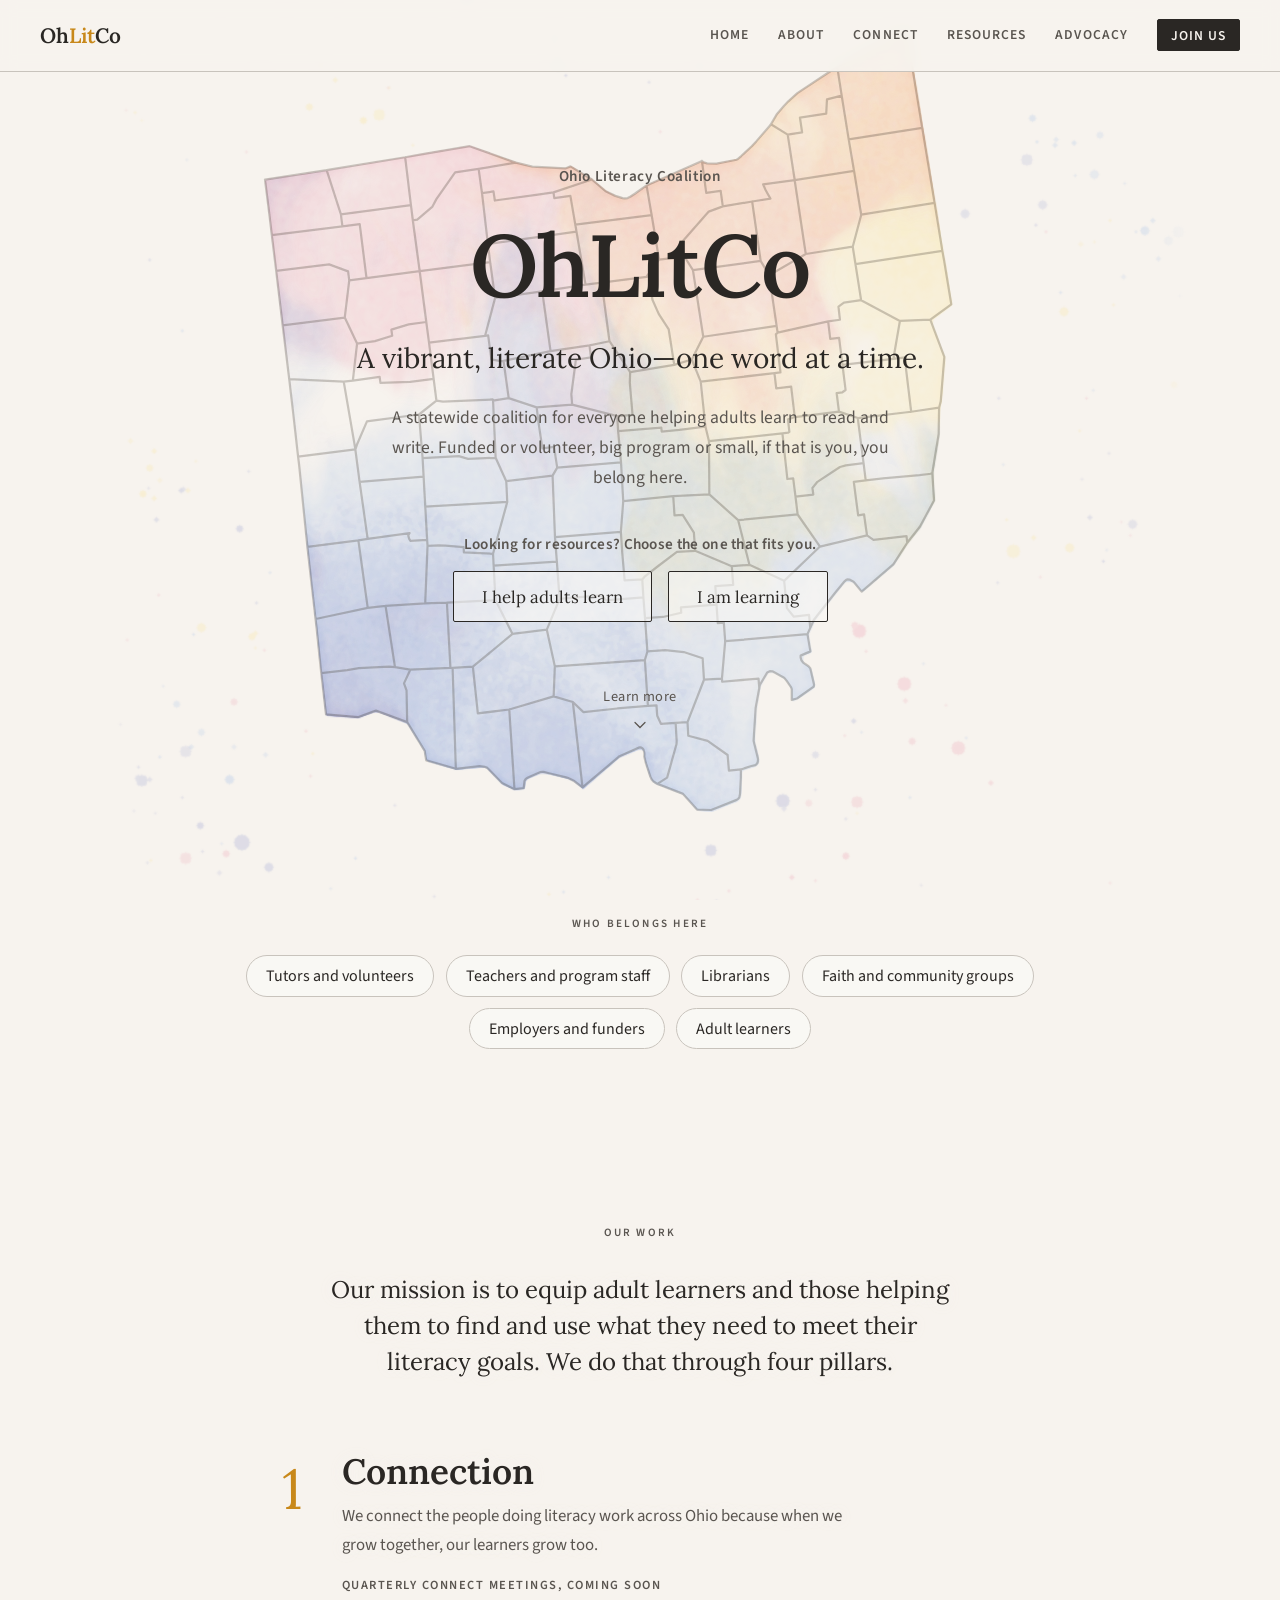
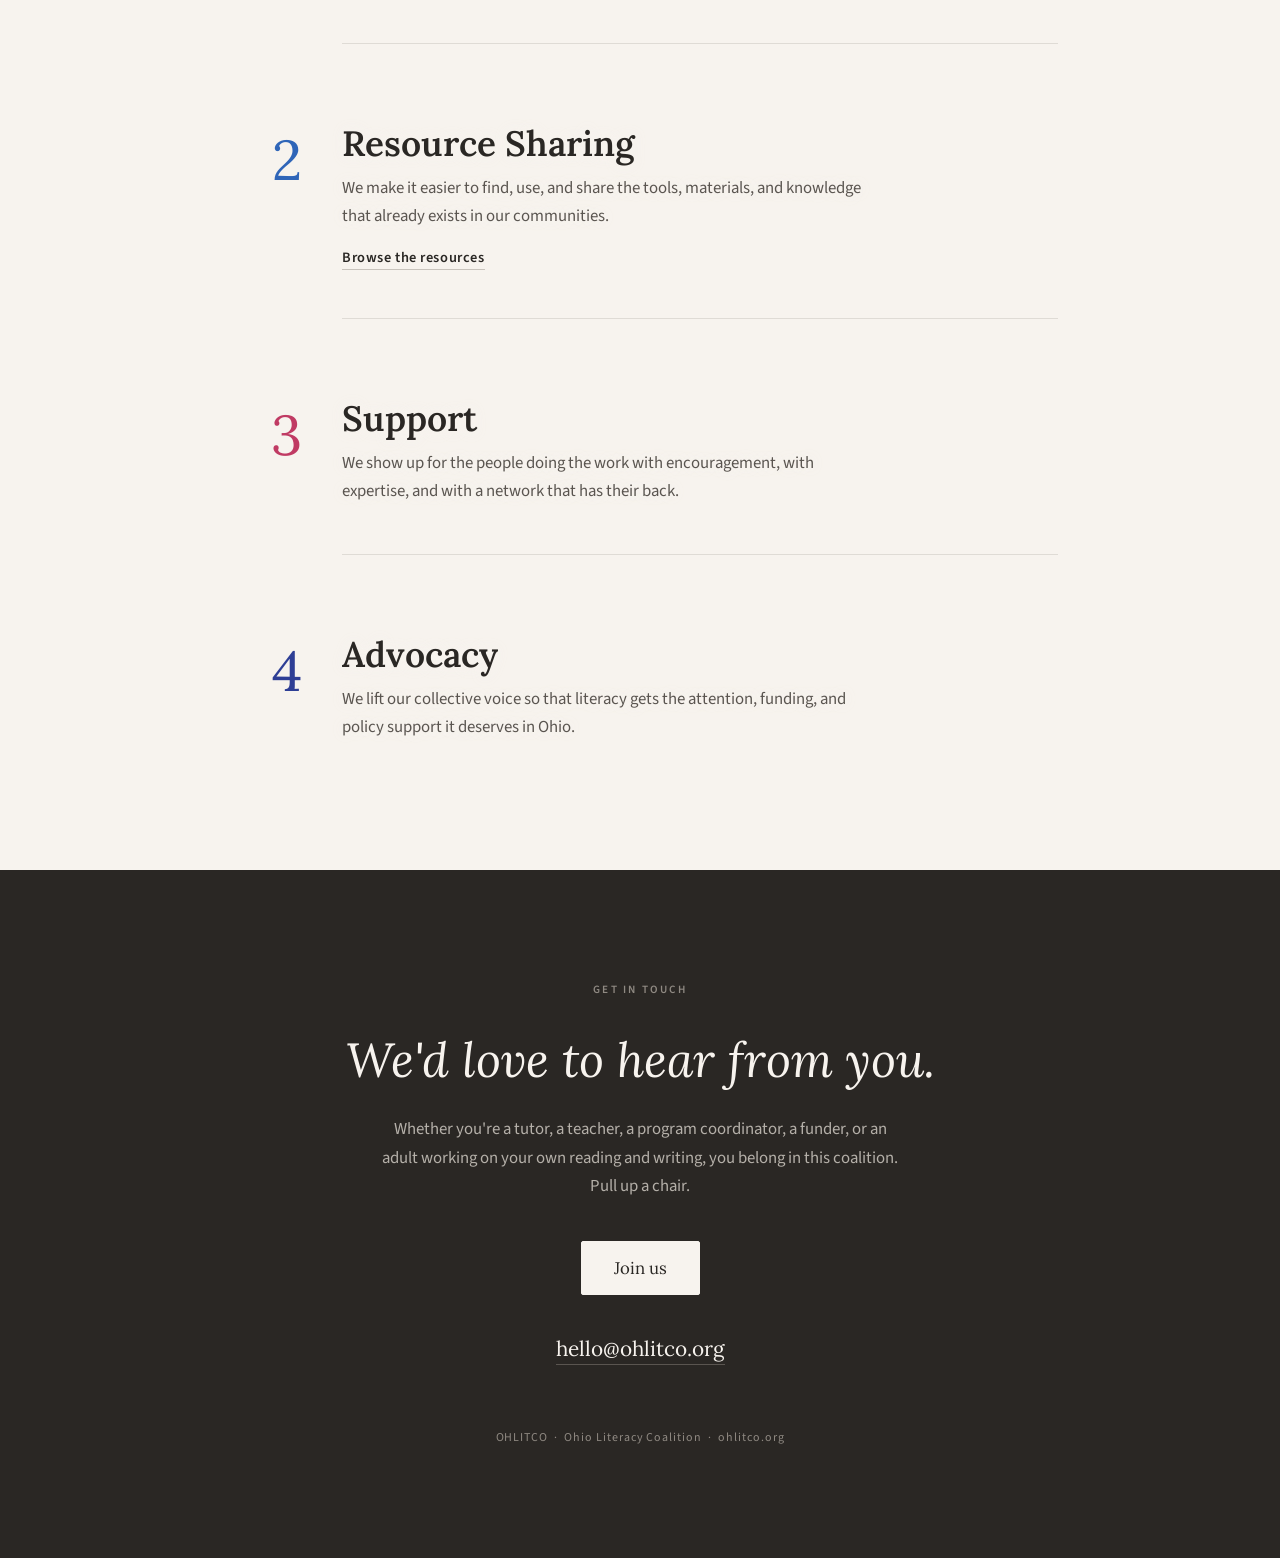
==== commit e3698f87: "Home: new hero line, mission moves to Our work, sentence case on top labels Co-Authored-By: Claude S" ====
--- a/index.html
+++ b/index.html
@@ -4,7 +4,7 @@
   <meta charset="UTF-8">
   <meta name="viewport" content="width=device-width, initial-scale=1.0">
   <title>OhLitCo | Ohio Literacy Coalition</title>
-  <meta name="description" content="OhLitCo equips literacy leaders and learners across Ohio through connection, shared resources, and advocacy. Funded or volunteer, if you help adults build their reading and writing, you belong here.">
+  <meta name="description" content="OhLitCo is the Ohio Literacy Coalition, a statewide coalition for everyone helping adults learn to read and write. Funded or volunteer, big program or small, you belong here.">
   <link rel="icon" href="favicon.svg" type="image/svg+xml">
   <link rel="icon" href="favicon.ico" sizes="48x48">
   <link rel="apple-touch-icon" href="apple-touch-icon.png">
@@ -46,8 +46,8 @@
     <section class="hero">
       <p class="hero-eyebrow">Ohio Literacy Coalition</p>
       <h1 class="hero-title">OhLitCo</h1>
-      <p class="mission">To equip adult learners and those helping them to find and use what they need to meet their literacy goals.</p>
-      <p class="welcome">Funded or volunteer, big program or small, if you are helping adults build their reading and writing, you belong here.</p>
+      <p class="mission">A vibrant, literate Ohio—one word at a time.</p>
+      <p class="welcome">A statewide coalition for everyone helping adults learn to read and write. Funded or volunteer, big program or small, if that is you, you belong here.</p>
       <p class="doors-label">Looking for resources? Choose the one that fits you.</p>
       <div class="doors">
         <a class="door" href="resources.html#educators">I help adults learn</a>
@@ -75,6 +75,8 @@
     <!-- ===== PILLARS ===== -->
     <section class="pillars-section" aria-labelledby="pillars-label">
       <p class="pillars-label" id="pillars-label">Our work</p>
+
+      <p class="pillars-mission">Our mission is to equip adult learners and those helping them to find and use what they need to meet their literacy goals. We do that through four pillars.</p>
 
       <div class="pillar" data-wash="1" data-color="#C8881A">
         <div class="pillar-number" aria-hidden="true">1</div>
--- a/css/home.css
+++ b/css/home.css
@@ -23,8 +23,8 @@
 .hero-eyebrow {
   font-size: 0.75rem;
   font-weight: 600;
-  letter-spacing: 0.18em;
-  text-transform: uppercase;
+  font-size: 0.95rem;
+  letter-spacing: 0.04em;
   color: var(--text-gray);
   margin-bottom: 2rem;
 }
@@ -51,10 +51,9 @@
   margin: 0 auto 2.5rem;
 }
 .doors-label {
-  font-size: 0.8rem;
-  font-weight: 600;
-  letter-spacing: 0.08em;
-  text-transform: uppercase;
+  font-size: 0.95rem;
+  font-weight: 600;
+  letter-spacing: 0.02em;
   color: var(--text-gray);
   margin: 0 auto 1rem;
 }
@@ -72,9 +71,8 @@
   align-items: center;
   gap: 0.5rem;
   color: var(--text-gray);
-  font-size: 0.8rem;
-  letter-spacing: 0.1em;
-  text-transform: uppercase;
+  font-size: 0.9rem;
+  letter-spacing: 0.03em;
   animation: bob 2.4s ease-in-out infinite;
 }
 .scroll-hint svg {
@@ -221,3 +219,13 @@
   transition: background 0.3s ease, color 0.3s ease;
 }
 .join-button:hover, .join-button:focus-visible { background: transparent; color: var(--cream); }
+
+.pillars-mission {
+  font-family: 'Lora', Georgia, serif;
+  font-size: clamp(1.2rem, 2.6vw, 1.5rem);
+  line-height: 1.5;
+  max-width: 640px;
+  margin: -2rem auto 4.5rem;
+  text-shadow: 0 0 14px rgba(247, 243, 238, 0.85);
+  text-align: center;
+}
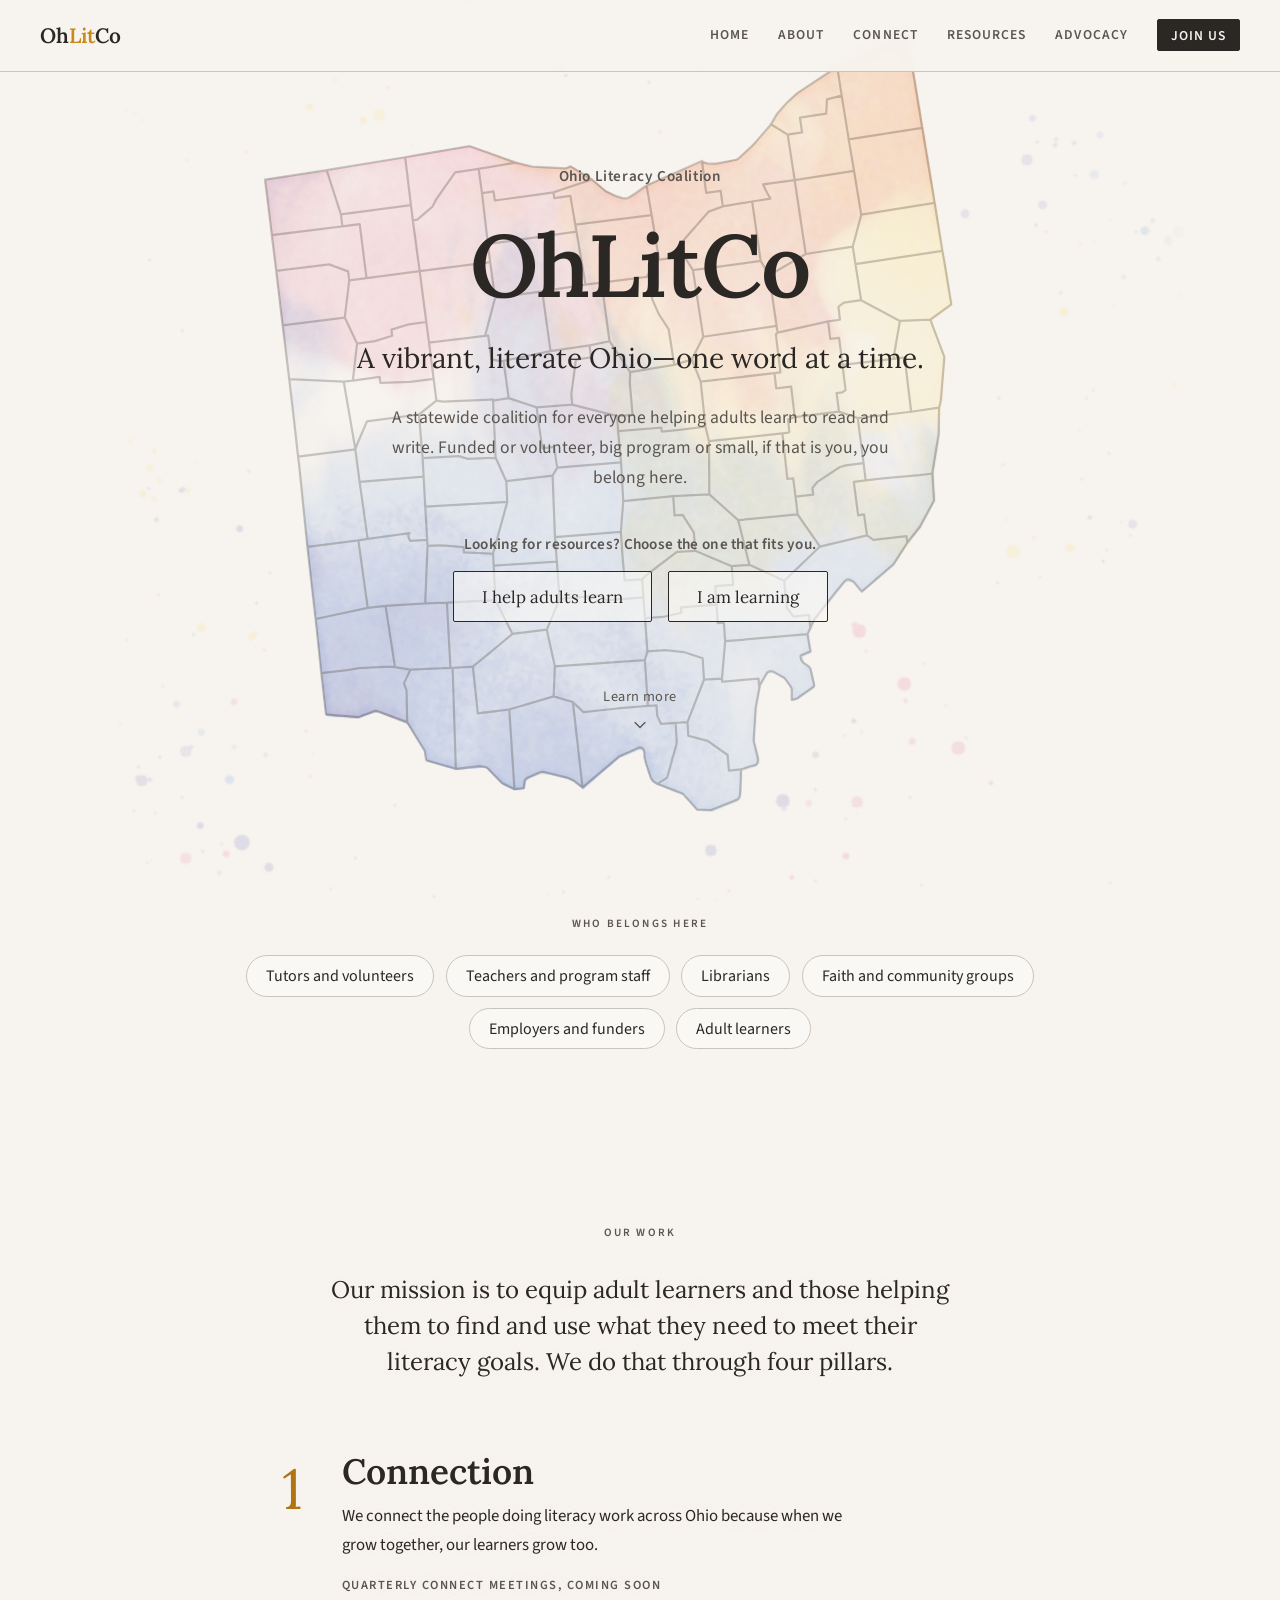
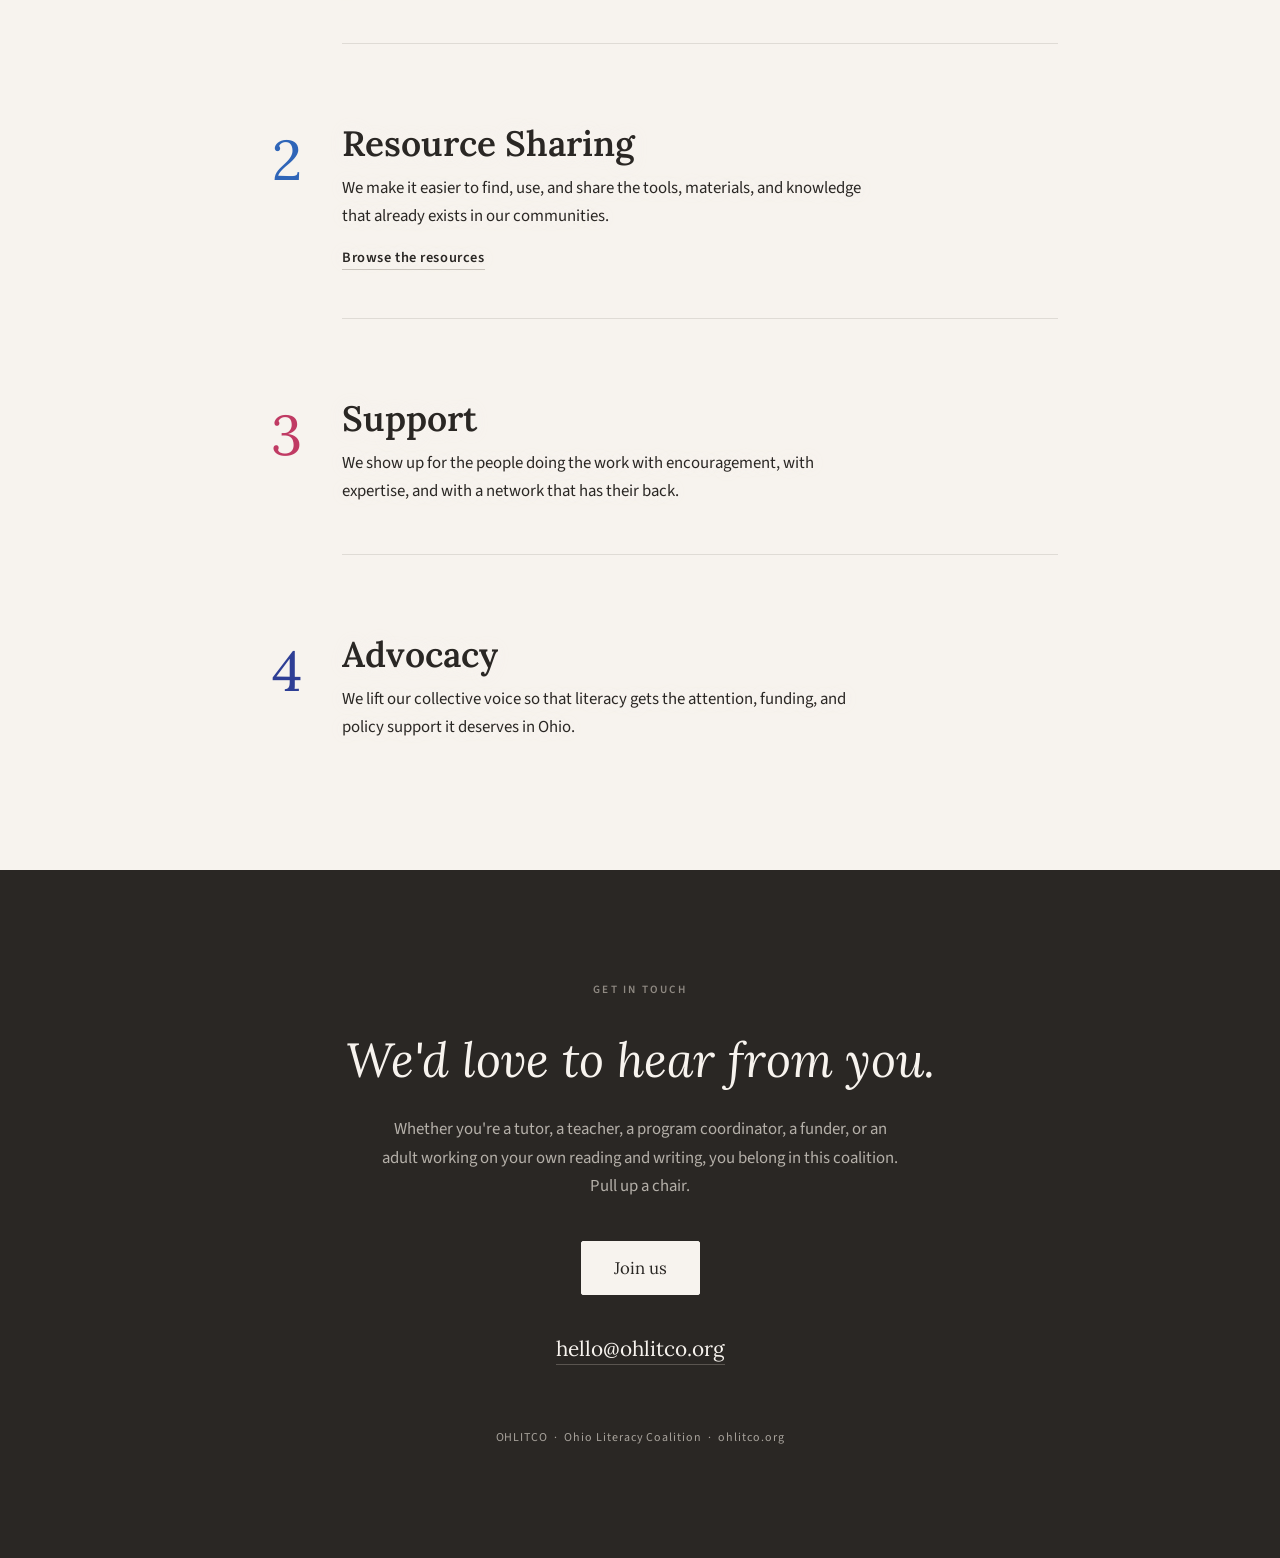
==== commit 4ad99db6: "Home: darker pillar text and stronger halo over paint, darker amber number, lighter footer text for " ====
--- a/index.html
+++ b/index.html
@@ -78,7 +78,7 @@
 
       <p class="pillars-mission">Our mission is to equip adult learners and those helping them to find and use what they need to meet their literacy goals. We do that through four pillars.</p>
 
-      <div class="pillar" data-wash="1" data-color="#C8881A">
+      <div class="pillar" data-wash="1" data-color="#B07510">
         <div class="pillar-number" aria-hidden="true">1</div>
         <div class="pillar-content">
           <h2 class="pillar-name">Connection</h2>
--- a/css/site.css
+++ b/css/site.css
@@ -162,7 +162,7 @@
 .closing-footer {
   margin-top: 4rem;
   font-size: 0.75rem;
-  color: #8F8982;
+  color: #A8A39C;
   letter-spacing: 0.08em;
 }
 
--- a/css/home.css
+++ b/css/home.css
@@ -149,7 +149,7 @@
 .pillar-desc {
   font-size: 1.05rem;
   line-height: 1.7;
-  color: var(--text-gray);
+  color: var(--charcoal);
   max-width: 520px;
 }
 .pillar-more {
@@ -200,8 +200,8 @@
 }
 
 /* keep pillar text readable where the paint is deepest */
-.pillar-name, .pillar-desc {
-  text-shadow: 0 0 14px rgba(247, 243, 238, 0.85);
+.pillar-name, .pillar-desc, .pillar-more, .pillar-soon {
+  text-shadow: 0 0 6px rgba(247, 243, 238, 0.9), 0 0 16px rgba(247, 243, 238, 0.85);
 }
 
 .join-button {
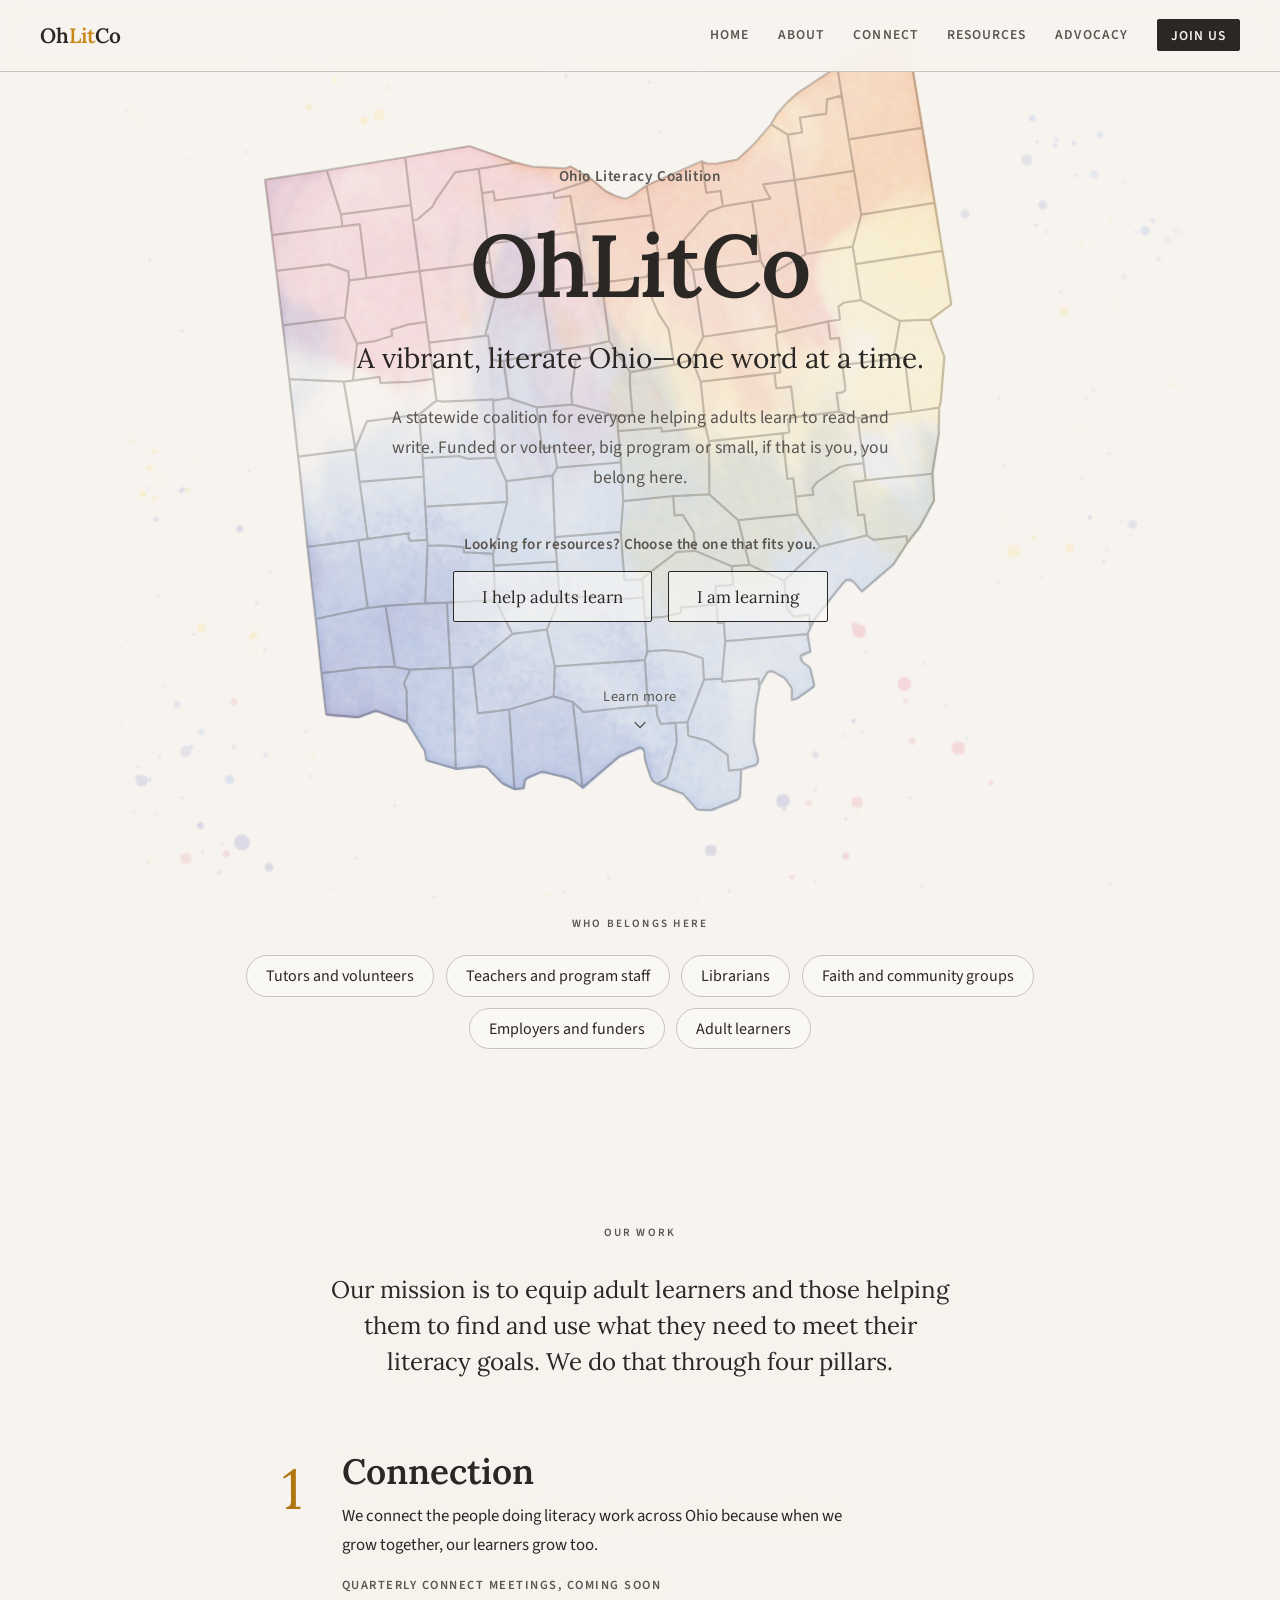
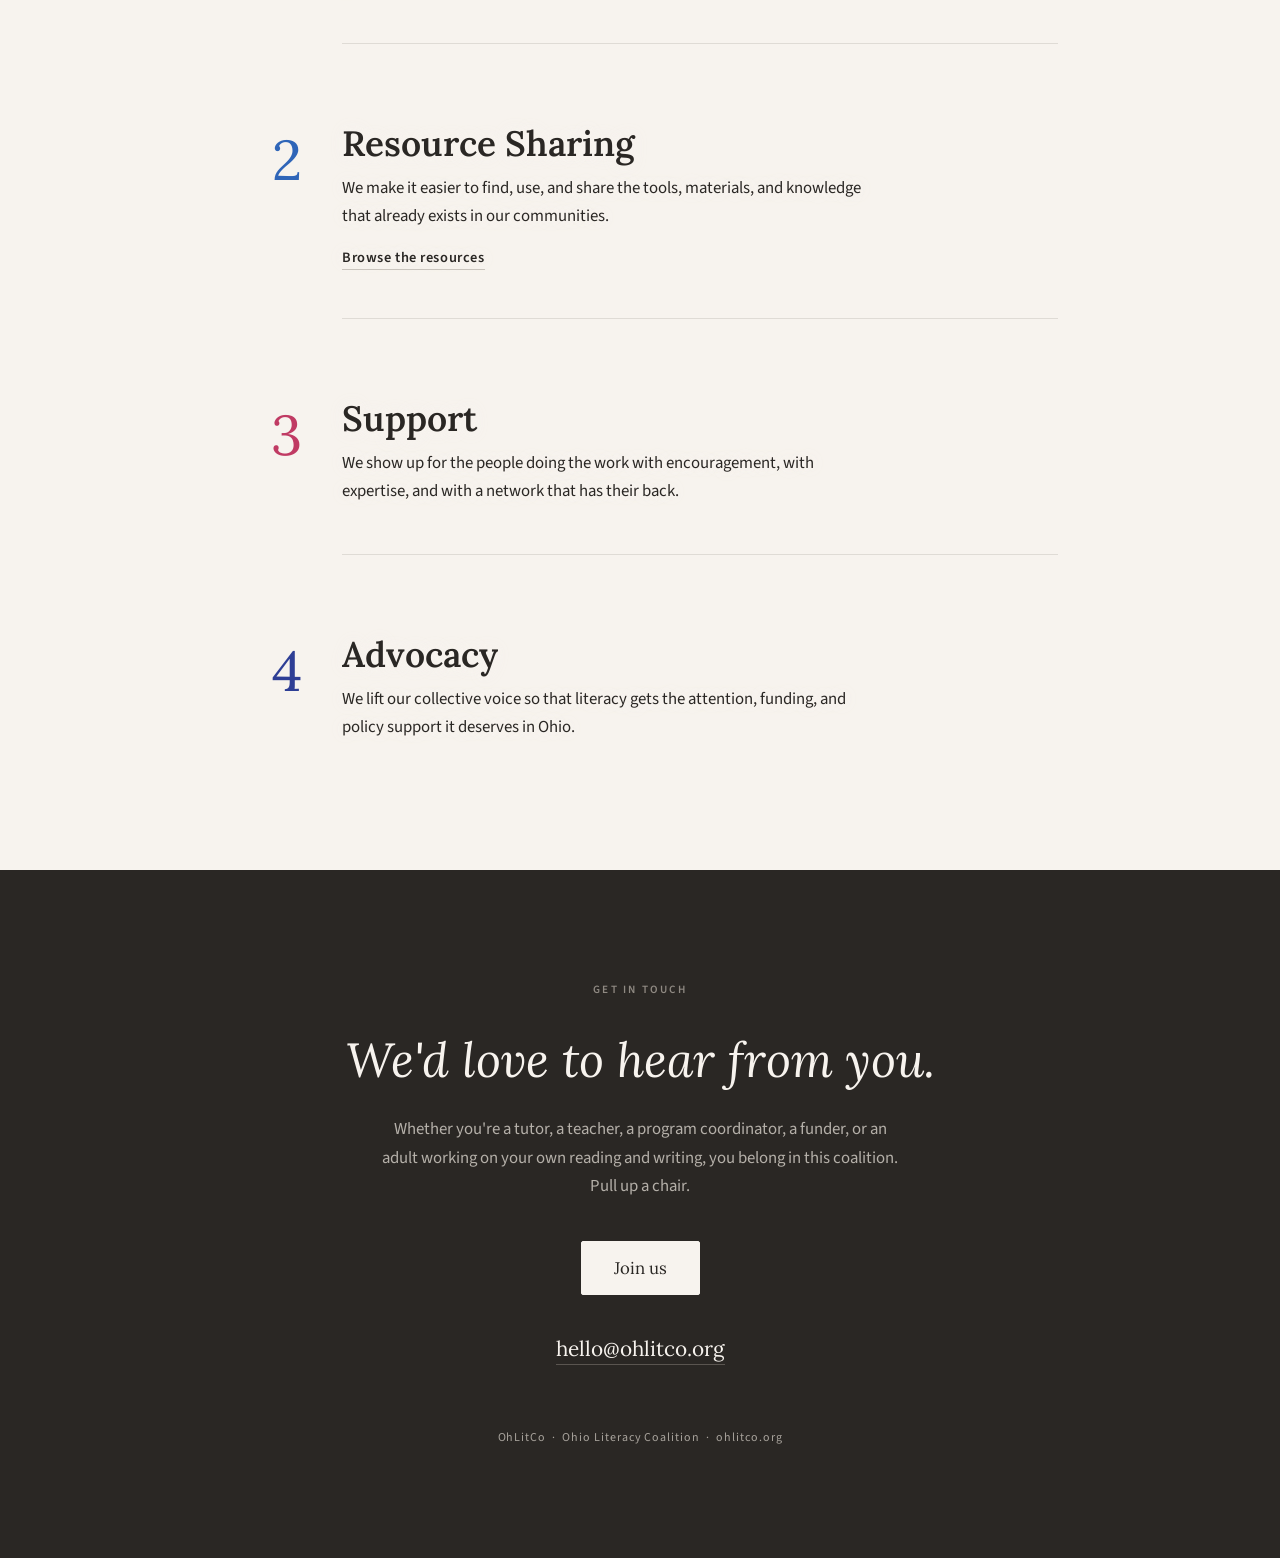
==== commit c8af0ef7: "Home: footer line in title case Co-Authored-By: Claude Sonnet 5.5 <noreply@anthropic.com> Claude-Ses" ====
--- a/index.html
+++ b/index.html
@@ -123,7 +123,7 @@
       <p class="closing-body">Whether you're a tutor, a teacher, a program coordinator, a funder, or an adult working on your own reading and writing, you belong in this coalition. Pull up a chair.</p>
       <a class="join-button" href="join.html">Join us</a>
       <a class="closing-email" href="mailto:hello@ohlitco.org">hello@ohlitco.org</a>
-      <p class="closing-footer">OHLITCO &nbsp;&middot;&nbsp; Ohio Literacy Coalition &nbsp;&middot;&nbsp; ohlitco.org</p>
+      <p class="closing-footer">OhLitCo &nbsp;&middot;&nbsp; Ohio Literacy Coalition &nbsp;&middot;&nbsp; ohlitco.org</p>
     </section>
   </main>
 
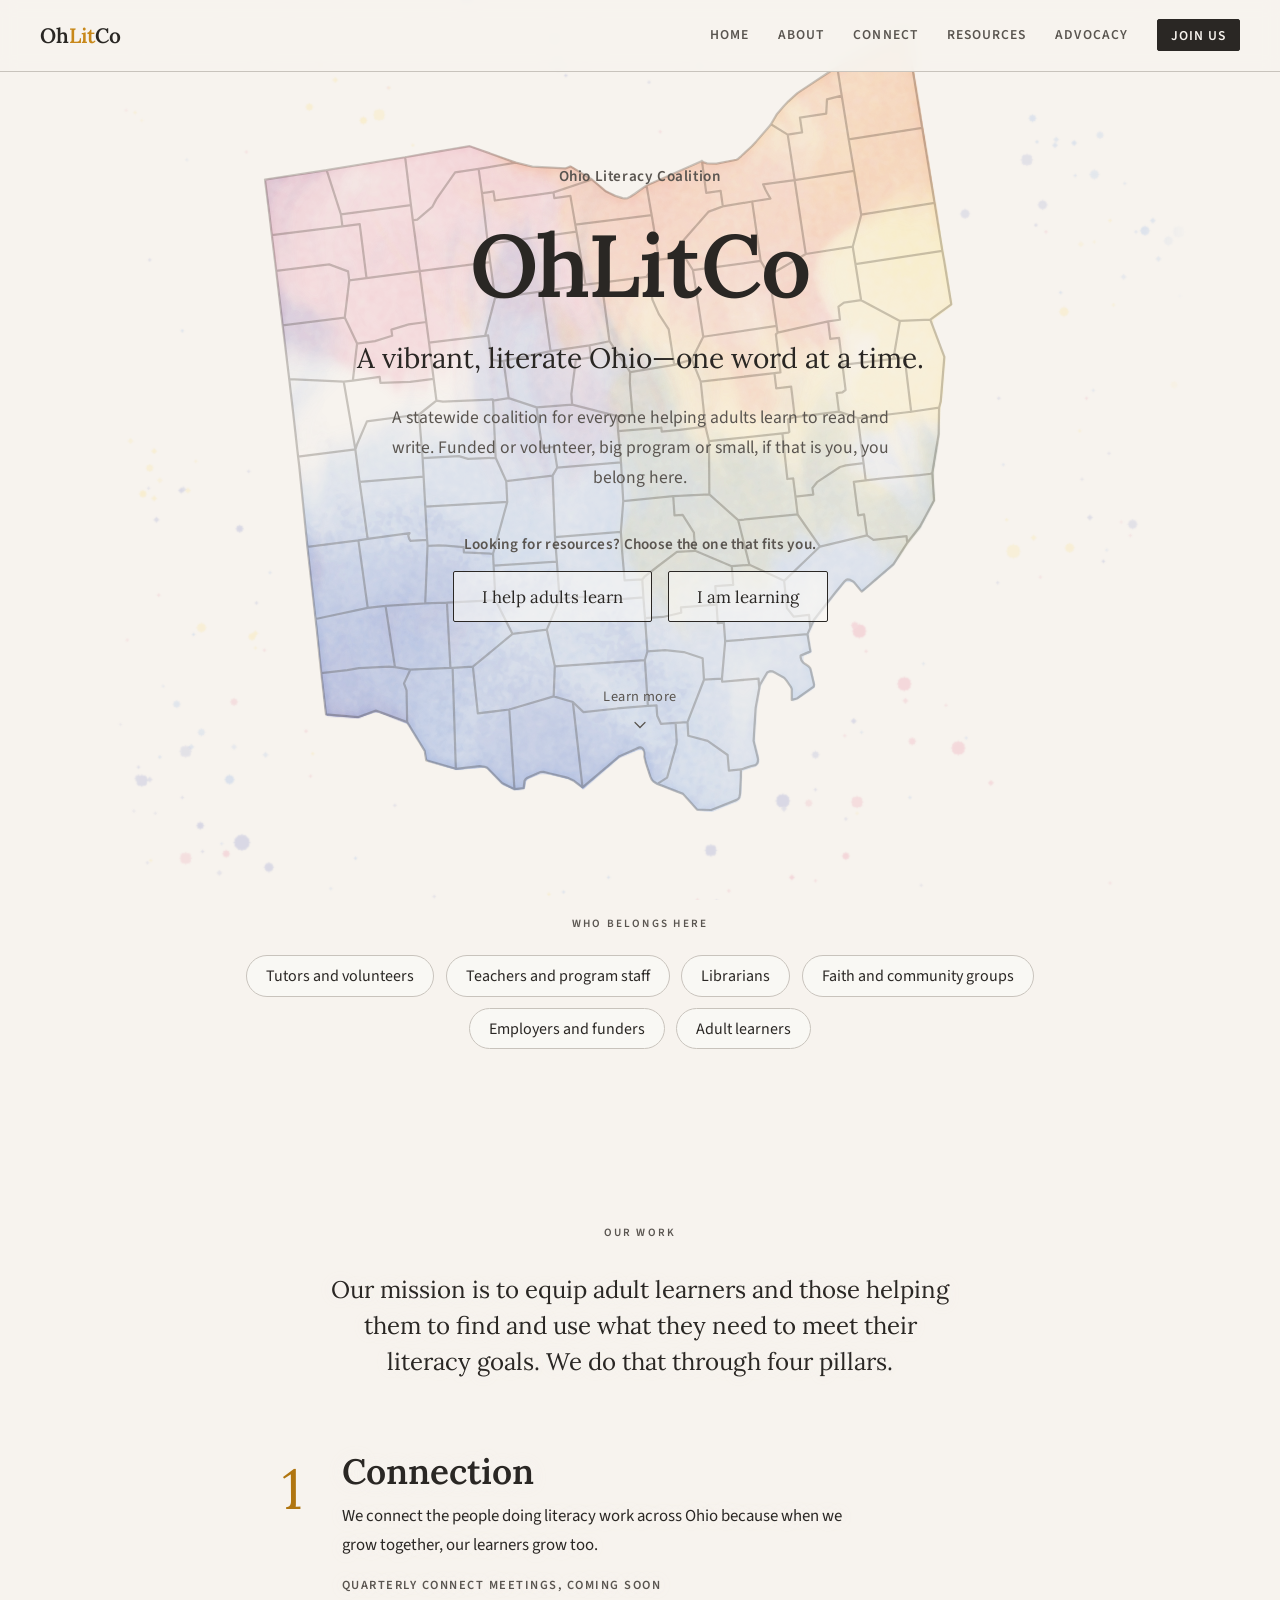
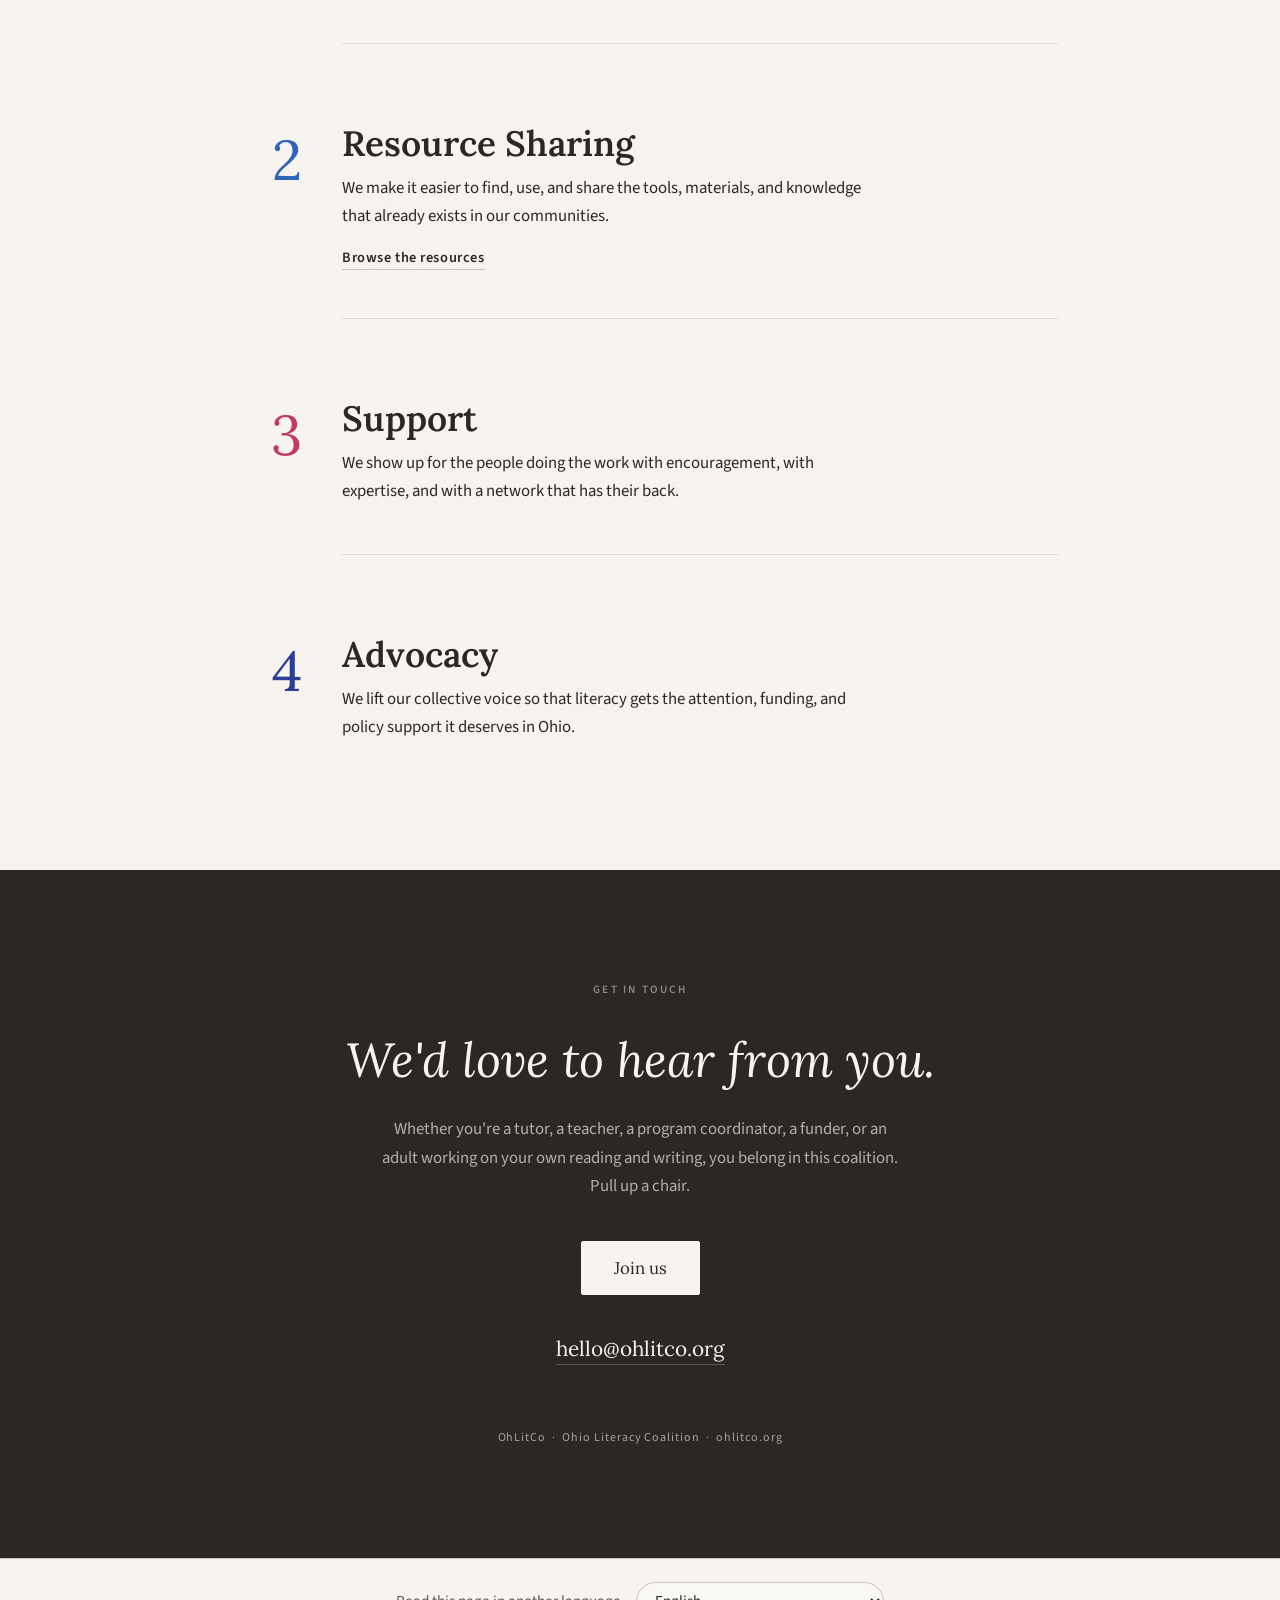
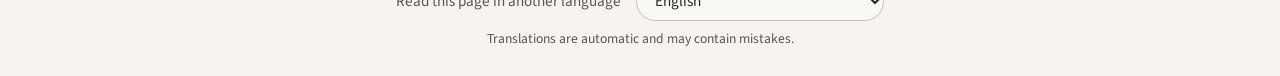
==== commit ce060a6a: "Add a language picker at the bottom of every page Co-Authored-By: Claude Sonnet 5.5 <noreply@anthrop" ====
--- a/index.html
+++ b/index.html
@@ -128,5 +128,6 @@
   </main>
 
   <script src="js/home.js"></script>
+  <script src="js/translate.js" defer></script>
 </body>
 </html>
--- a/css/site.css
+++ b/css/site.css
@@ -252,3 +252,32 @@
   .nav-join { grid-area: join; }
   .nav-links { grid-area: links; margin-left: 0; justify-content: space-between; gap: 0.5rem; }
 }
+
+/* ===== LANGUAGE PICKER ===== */
+.translate-bar {
+  position: relative;
+  z-index: 2;
+  display: flex;
+  flex-wrap: wrap;
+  align-items: center;
+  justify-content: center;
+  gap: 0.5rem 0.9rem;
+  padding: 1.4rem 1.5rem 1.8rem;
+  background: var(--cream);
+  border-top: 1px solid var(--light-gray);
+  color: var(--text-gray);
+  font-size: 0.95rem;
+}
+.translate-bar select {
+  font: inherit;
+  color: var(--charcoal);
+  background: var(--warm-white);
+  border: 1px solid var(--light-gray);
+  border-radius: 999px;
+  padding: 0.4rem 0.9rem;
+}
+.translate-note { flex-basis: 100%; text-align: center; font-size: 0.85rem; color: var(--text-gray); }
+.translate-hidden { display: none; }
+/* hide Google's own banner and keep the page where it belongs */
+.skiptranslate iframe, iframe.skiptranslate { display: none !important; }
+body { top: 0 !important; }
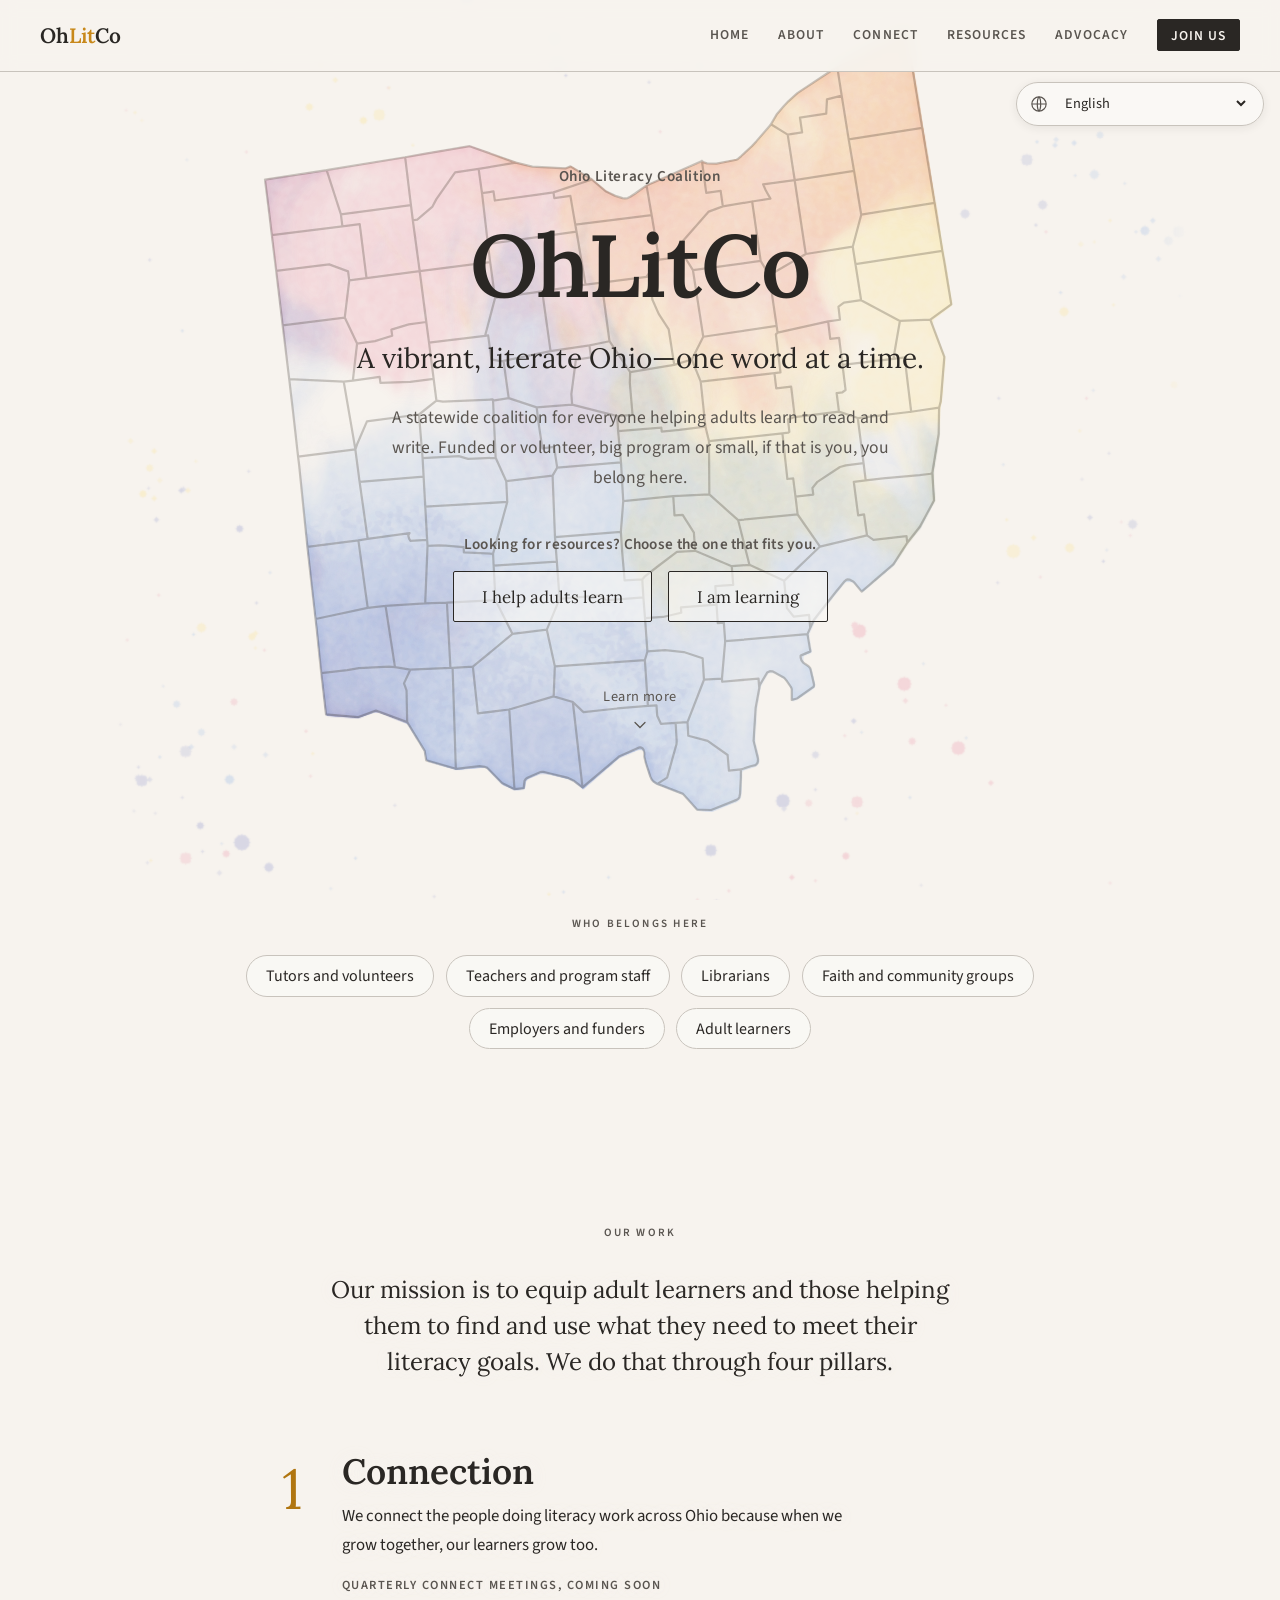
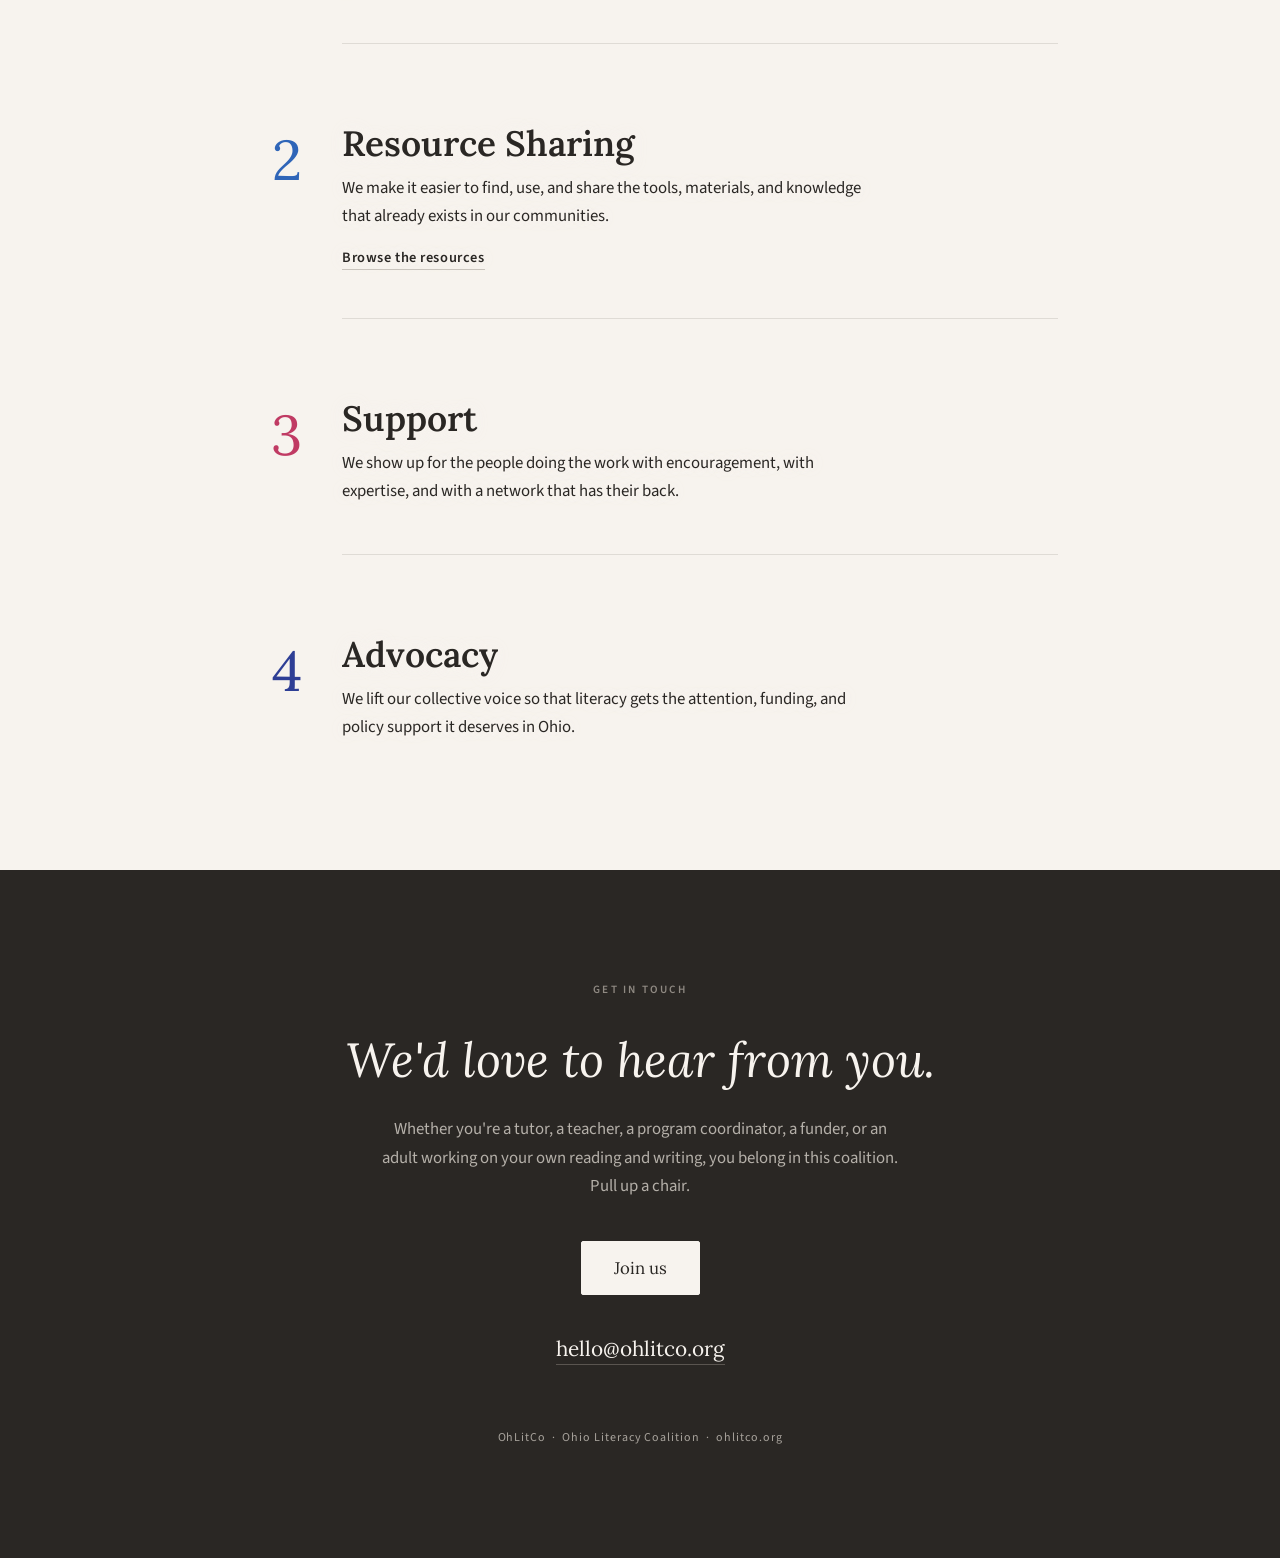
==== commit 39b74469: "Add a share image and link preview tags Co-Authored-By: Claude Sonnet 5.5 <noreply@anthropic.com> Cl" ====
--- a/index.html
+++ b/index.html
@@ -5,6 +5,16 @@
   <meta name="viewport" content="width=device-width, initial-scale=1.0">
   <title>OhLitCo | Ohio Literacy Coalition</title>
   <meta name="description" content="OhLitCo is the Ohio Literacy Coalition, a statewide coalition for everyone helping adults learn to read and write. Funded or volunteer, big program or small, you belong here.">
+  <meta property="og:type" content="website">
+  <meta property="og:site_name" content="OhLitCo">
+  <meta property="og:title" content="OhLitCo | Ohio Literacy Coalition">
+  <meta property="og:description" content="OhLitCo is the Ohio Literacy Coalition, a statewide coalition for everyone helping adults learn to read and write. Funded or volunteer, big program or small, you belong here.">
+  <meta property="og:url" content="https://ohlitco.org/">
+  <meta property="og:image" content="https://ohlitco.org/img/og-image.png">
+  <meta property="og:image:width" content="1200">
+  <meta property="og:image:height" content="630">
+  <meta property="og:image:alt" content="OhLitCo, Ohio Literacy Coalition. A vibrant, literate Ohio, one word at a time, beside a watercolor map of Ohio.">
+  <meta name="twitter:card" content="summary_large_image">
   <link rel="icon" href="favicon.svg" type="image/svg+xml">
   <link rel="icon" href="favicon.ico" sizes="48x48">
   <link rel="apple-touch-icon" href="apple-touch-icon.png">
--- a/css/site.css
+++ b/css/site.css
@@ -255,29 +255,62 @@
 
 /* ===== LANGUAGE PICKER ===== */
 .translate-bar {
-  position: relative;
-  z-index: 2;
+  position: fixed;
+  right: 1rem;
+  top: 80px;
+  z-index: 90;
   display: flex;
   flex-wrap: wrap;
   align-items: center;
-  justify-content: center;
-  gap: 0.5rem 0.9rem;
-  padding: 1.4rem 1.5rem 1.8rem;
-  background: var(--cream);
-  border-top: 1px solid var(--light-gray);
+  justify-content: flex-end;
+  gap: 0.4rem;
+  width: 15.5rem;
+  max-width: calc(100vw - 2rem);
+  padding: 0.3rem 0.9rem 0.3rem 0.8rem;
+  background: rgba(250, 248, 245, 0.95);
+  border: 1px solid var(--light-gray);
+  border-radius: 1.4rem;
+  box-shadow: 0 2px 10px rgba(42, 39, 36, 0.08);
   color: var(--text-gray);
-  font-size: 0.95rem;
-}
+  font-size: 0.9rem;
+  opacity: 0;
+  transform: translateY(-14px);
+  transition: opacity .5s ease, transform .5s ease;
+}
+.translate-bar.is-in { opacity: 1; transform: none; }
+.translate-bar label { display: inline-flex; align-items: center; }
 .translate-bar select {
   font: inherit;
   color: var(--charcoal);
-  background: var(--warm-white);
-  border: 1px solid var(--light-gray);
-  border-radius: 999px;
-  padding: 0.4rem 0.9rem;
-}
-.translate-note { flex-basis: 100%; text-align: center; font-size: 0.85rem; color: var(--text-gray); }
+  background: transparent;
+  border: 0;
+  padding: 0.3rem 0.4rem;
+  flex: 1 1 0;
+  min-width: 0;
+  width: 100%;
+  text-overflow: ellipsis;
+}
+.translate-note { flex-basis: 100%; text-align: right; font-size: 0.8rem; padding: 0 0.6rem 0.3rem 0; }
+.translate-bar.is-english .translate-note { display: none; }
+.sr-only { position: absolute; width: 1px; height: 1px; overflow: hidden; clip: rect(0 0 0 0); white-space: nowrap; }
 .translate-hidden { display: none; }
 /* hide Google's own banner and keep the page where it belongs */
 .skiptranslate iframe, iframe.skiptranslate { display: none !important; }
 body { top: 0 !important; }
+/* phones: tuck the picker in the bottom corner so it never covers the header or page title */
+@media (max-width: 560px) {
+  .translate-bar {
+    top: auto;
+    bottom: 0.9rem;
+    right: 0.8rem;
+    width: auto;
+    max-width: 14rem;
+    transform: translateY(14px);
+    padding: 0.25rem 0.8rem 0.25rem 0.8rem;
+    gap: 0.1rem 0.4rem;
+  }
+  .translate-bar.is-in { transform: none; }
+  .translate-bar select { flex: 0 1 auto; width: auto; max-width: 9.5rem; }
+  .translate-note { order: -1; }
+}
+@media (prefers-reduced-motion: reduce) { .translate-bar { transition: none; } }
